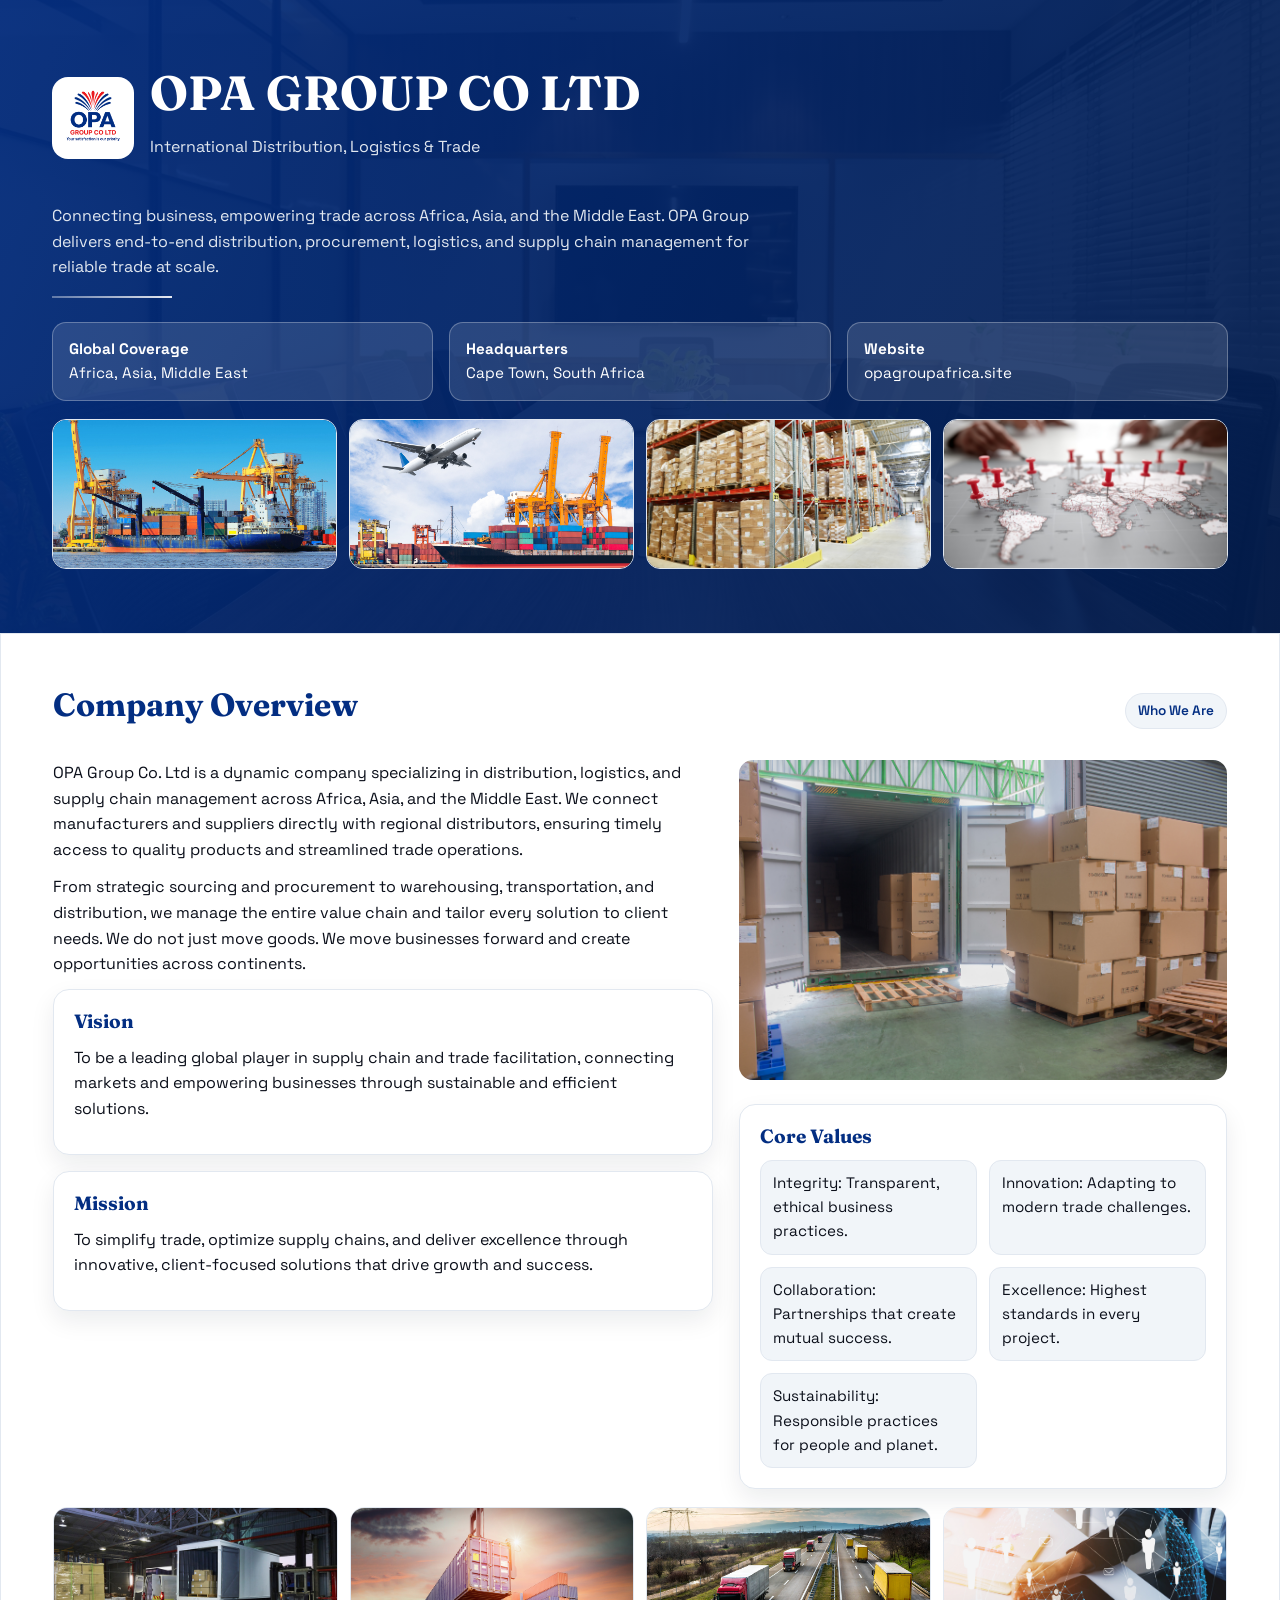
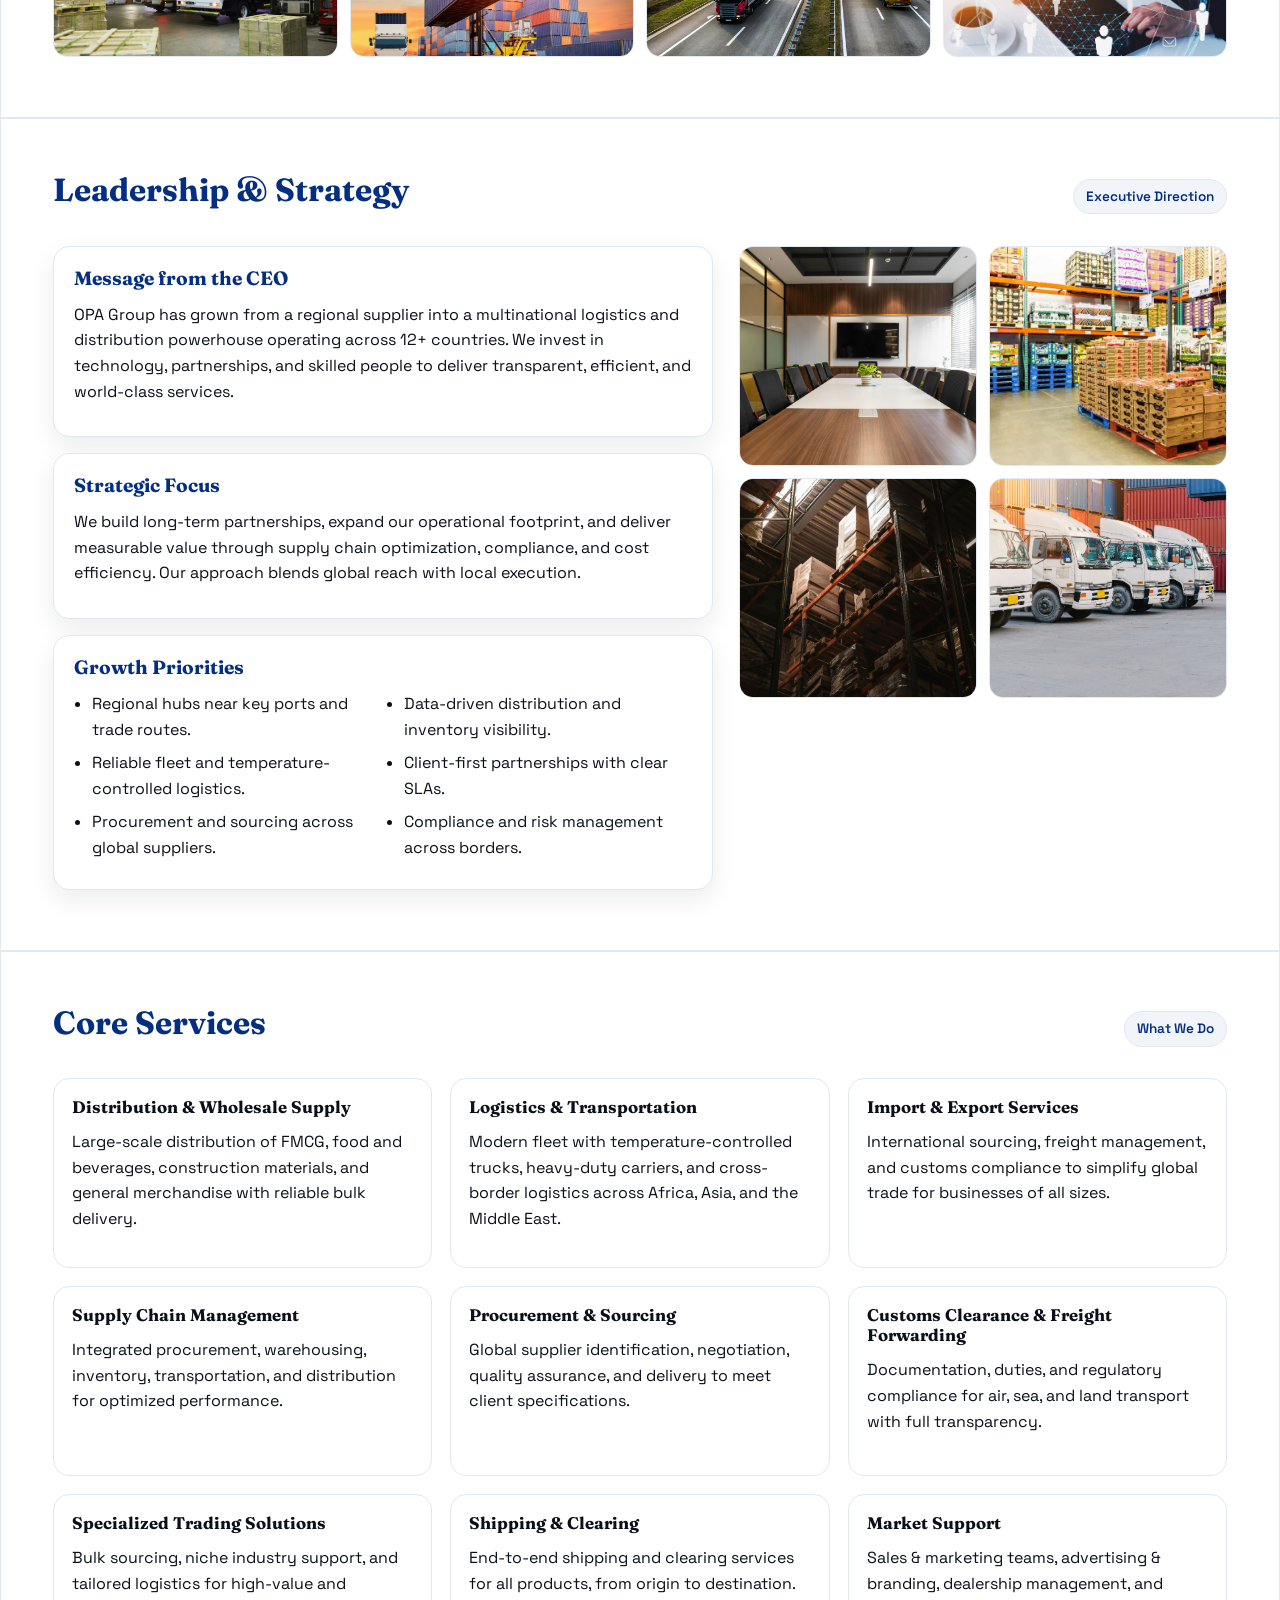
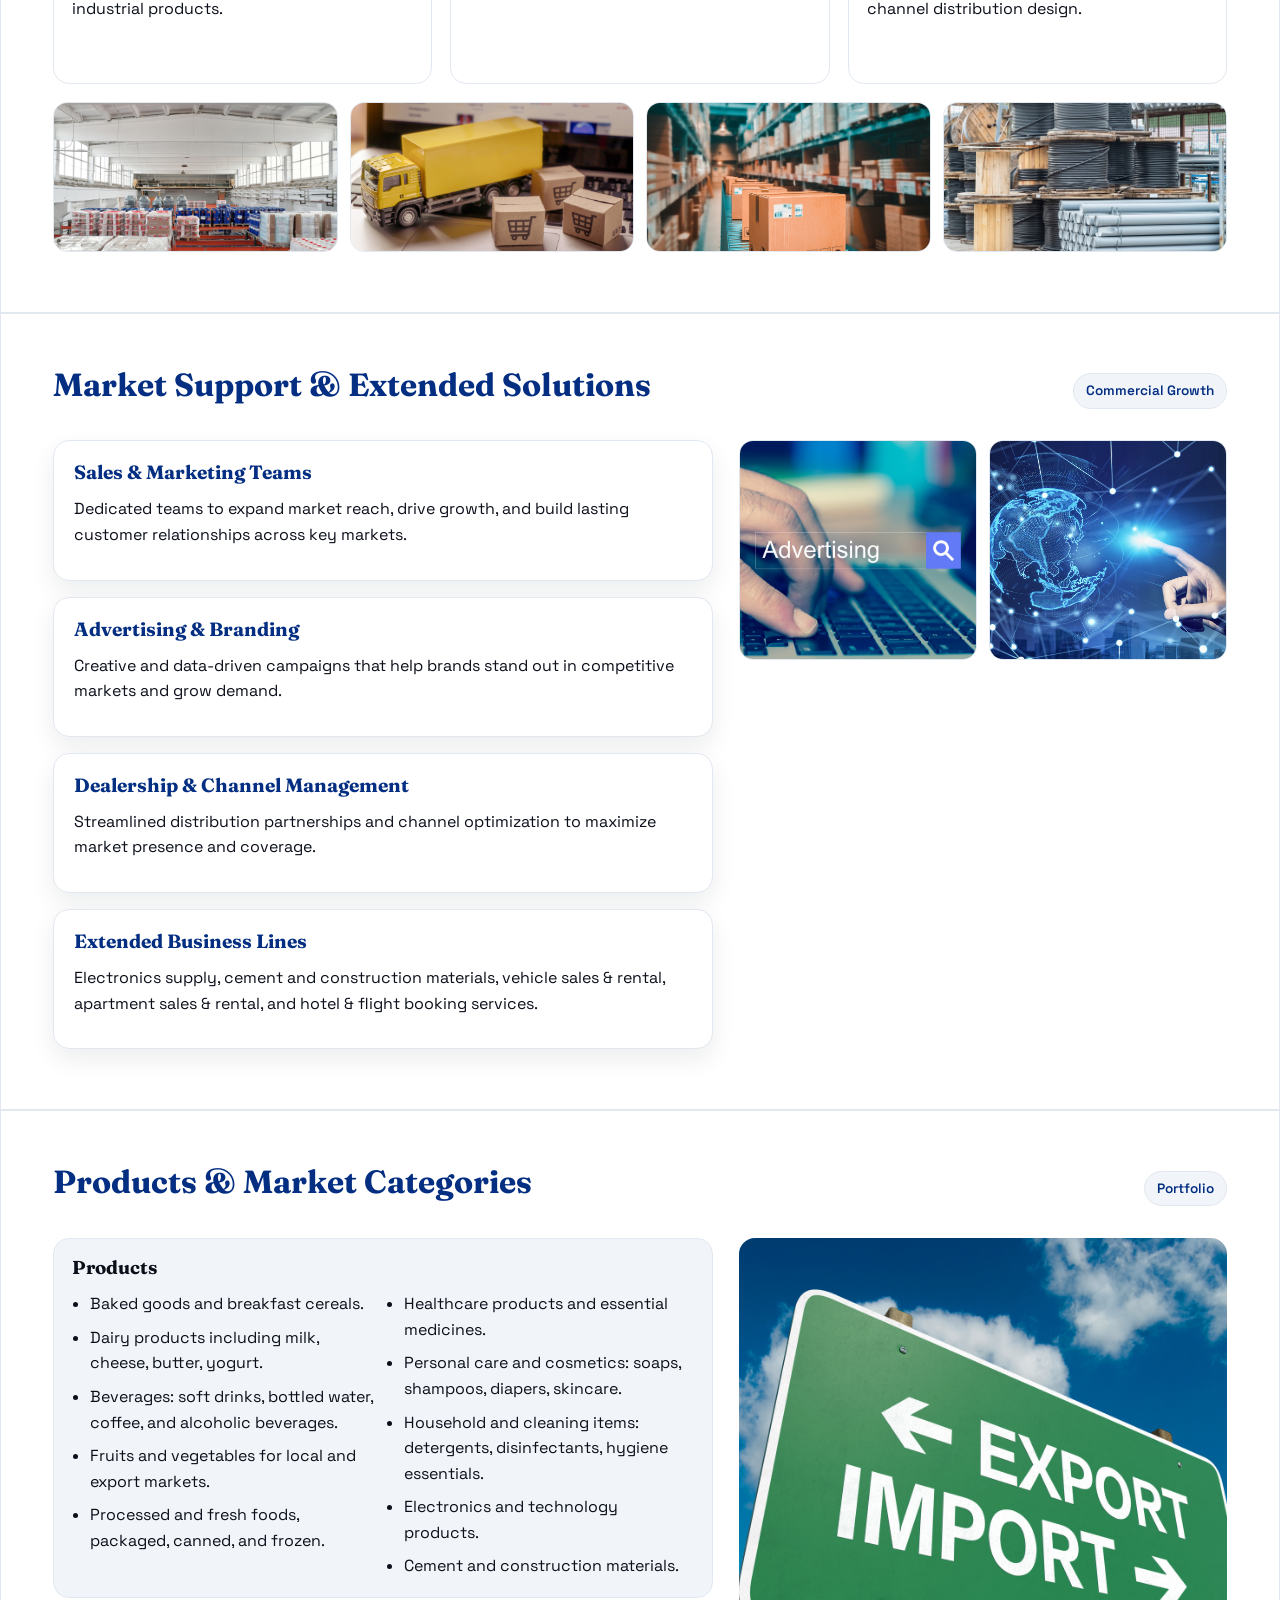
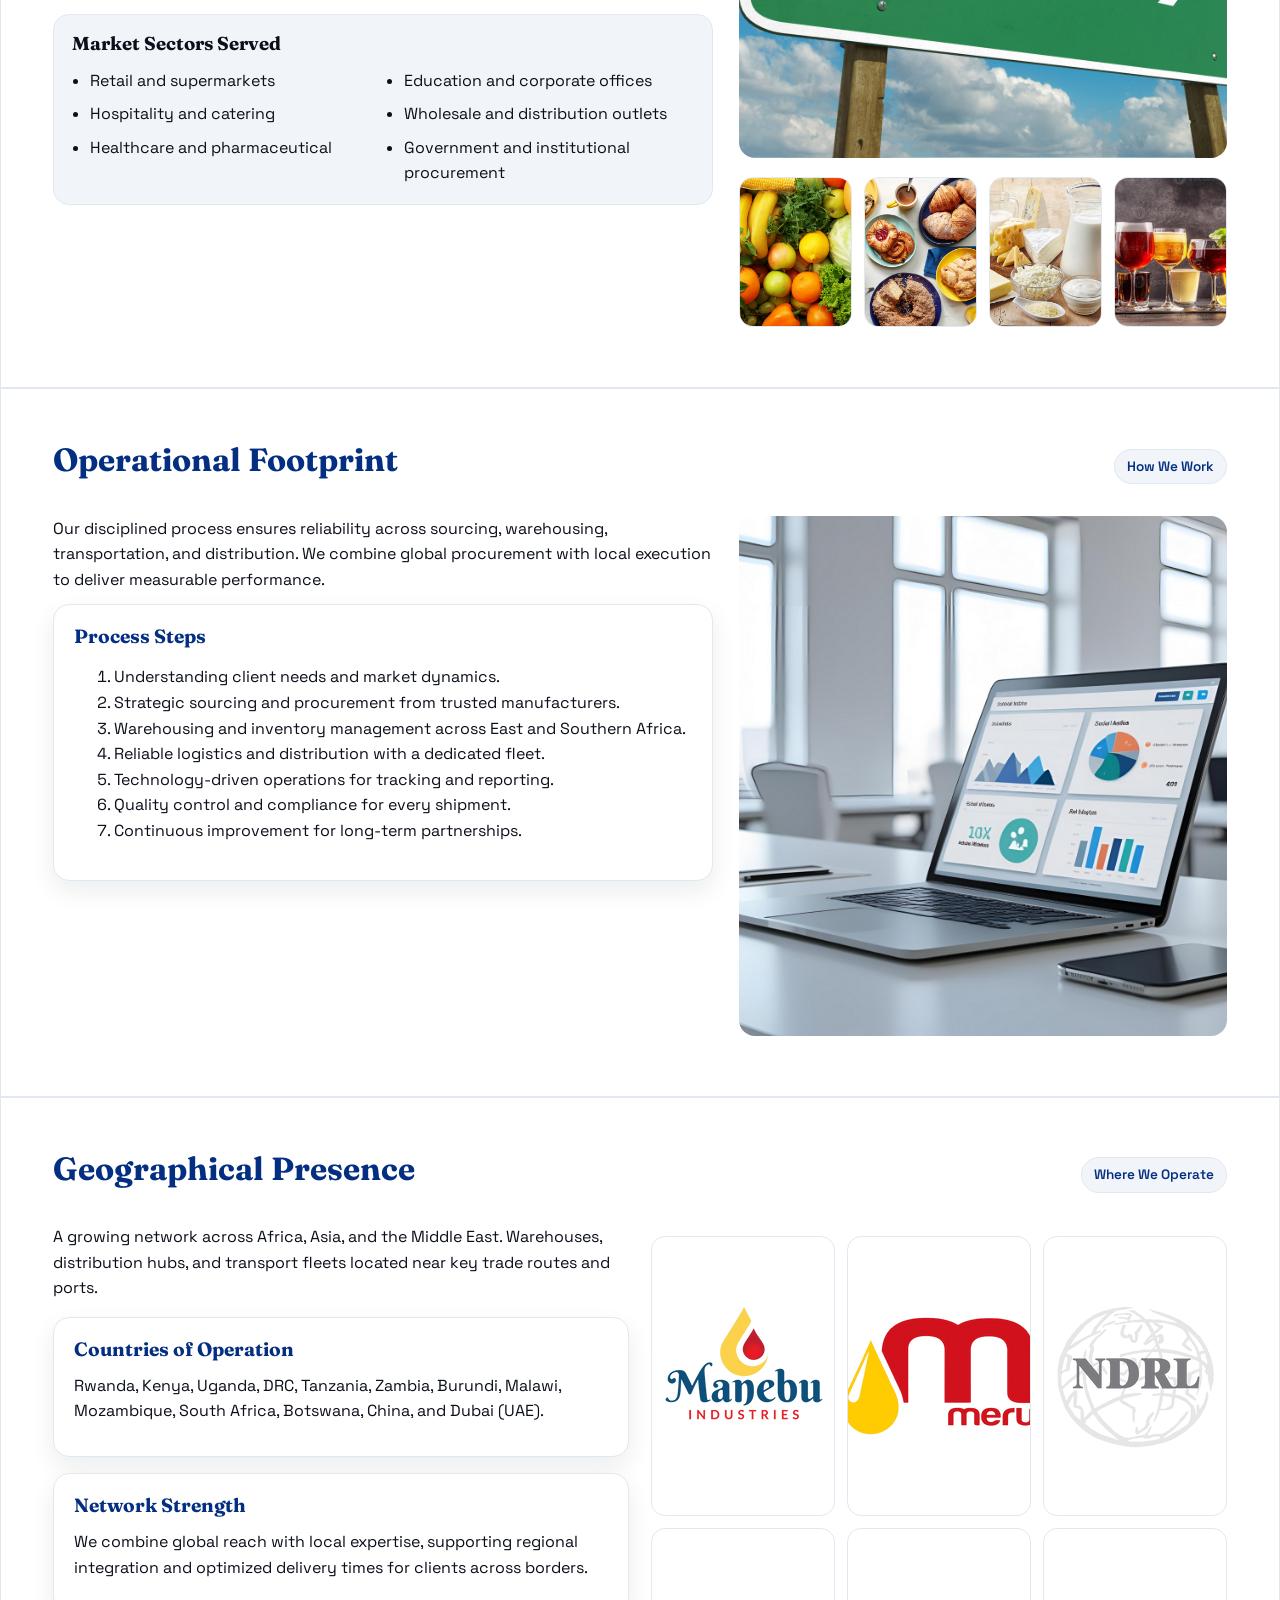
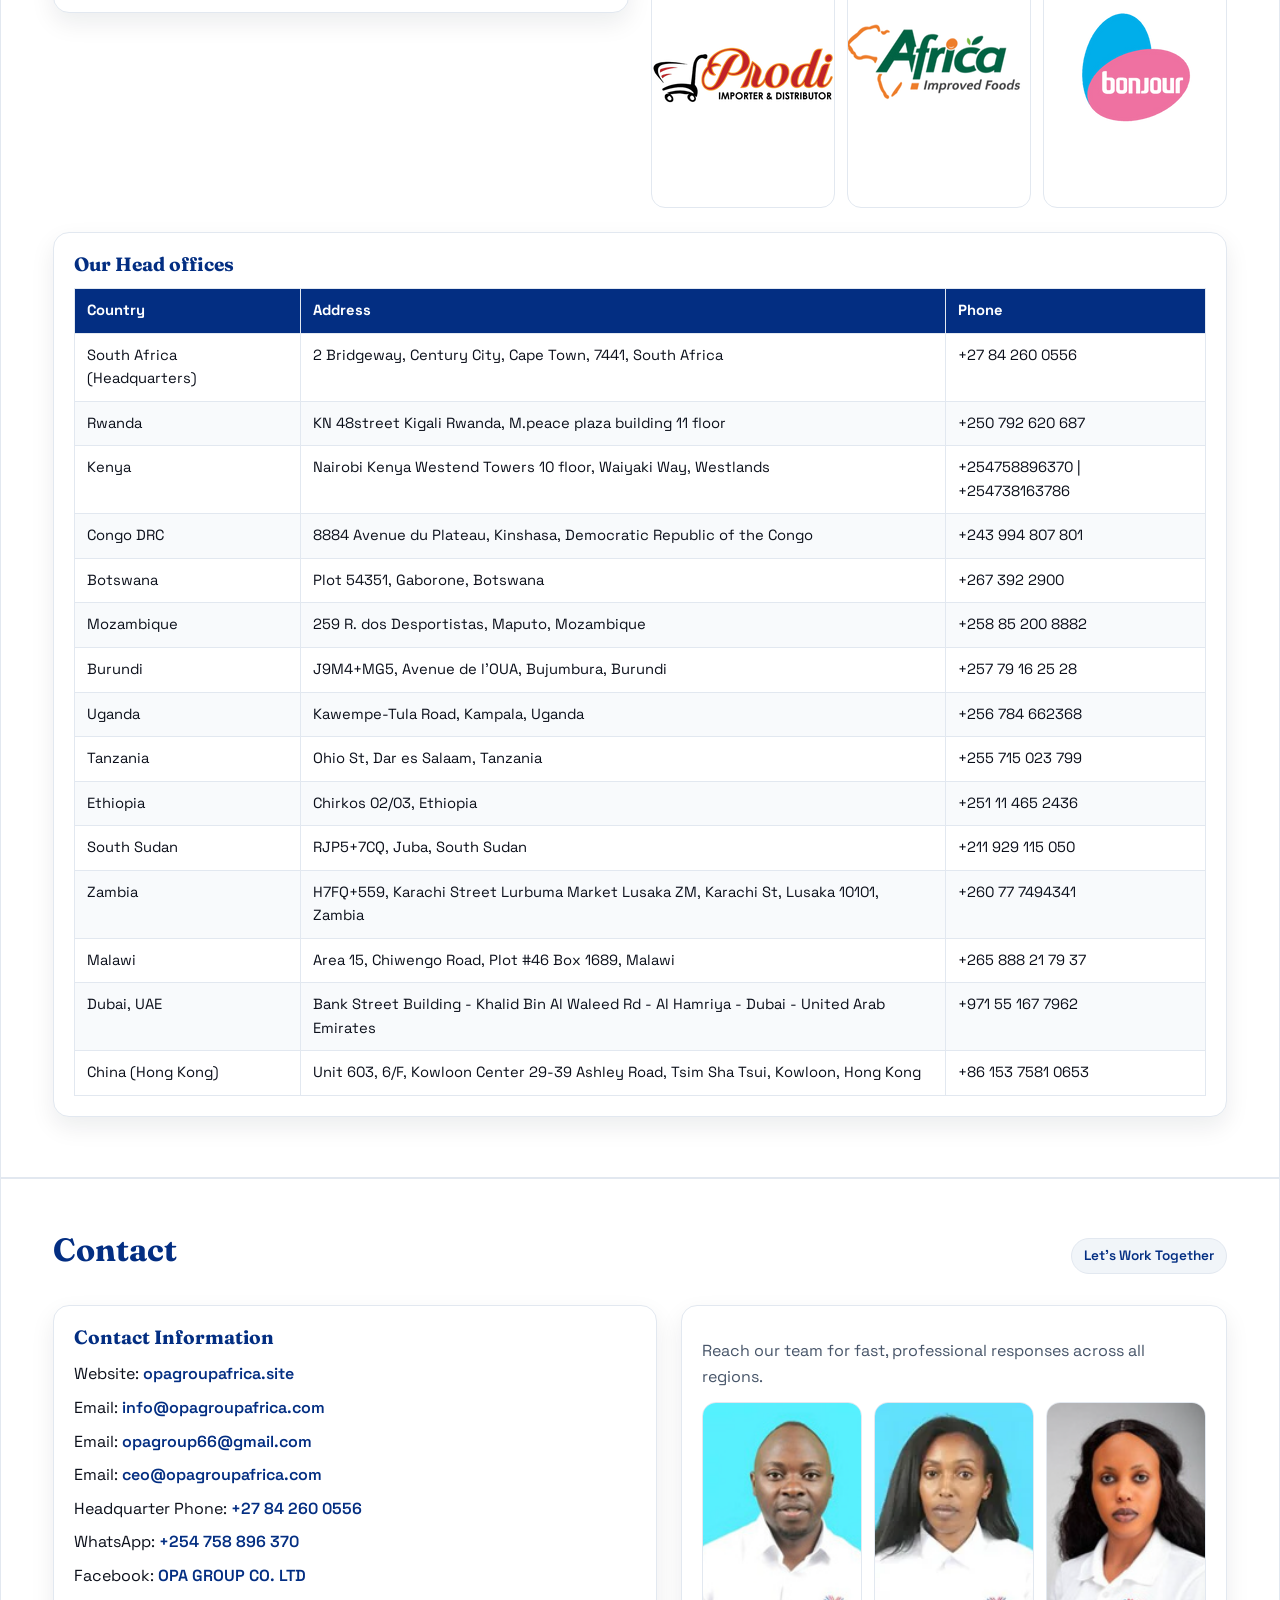
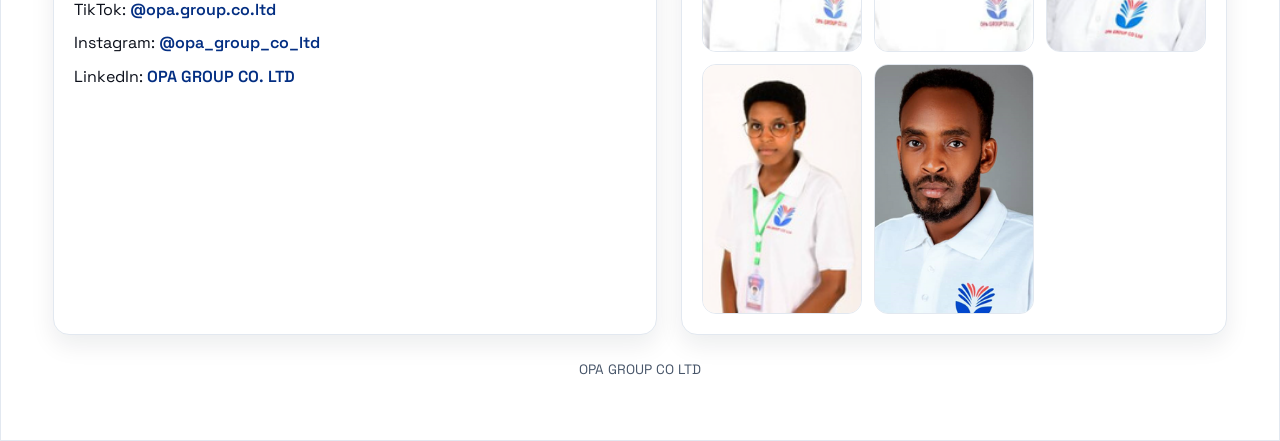
==== presentation.html @ b78f32ae "fix" ====
﻿<!doctype html>
<html lang="en">
<head>
  <meta charset="utf-8" />
  <meta name="viewport" content="width=device-width, initial-scale=1" />
  <title>OPA GROUP CO LTD | Company Presentation</title>
  <link rel="preconnect" href="https://fonts.googleapis.com" />
  <link rel="preconnect" href="https://fonts.gstatic.com" crossorigin />
  <link href="https://fonts.googleapis.com/css2?family=Fraunces:wght@400;600;700&family=Space+Grotesk:wght@400;500;600;700&display=swap" rel="stylesheet" />
  <style>
    :root {
      --brand: #032e82;
      --brand-dark: #021b4a;
      --gold: #d8b65b;
      --ink: #0b0f1a;
      --muted: #475569;
      --bg: #f8fafc;
      --panel: #ffffff;
      --card: #ffffff;
      --line: #e2e8f0;
      --soft: #f1f5f9;
    }

    * { box-sizing: border-box; }

    body {
      margin: 0;
      color: var(--ink);
      background: var(--bg);
      font-family: "Space Grotesk", system-ui, sans-serif;
      line-height: 1.6;
    }

    h1, h2, h3 {
      font-family: "Fraunces", serif;
      margin: 0 0 12px 0;
      line-height: 1.2;
    }

    p { margin: 0 0 12px 0; }

    .page {
      padding: 52px 52px 60px;
      background: var(--panel);
      border: 1px solid var(--line);
      break-after: page;
      break-inside: avoid;
      page-break-after: always;
    }

    .page:last-child { page-break-after: auto; break-after: auto; }

    .page .section-header { break-after: avoid; }
    .page .card,
    .page .service-item,
    .page .accent-panel,
    .page .image-strip,
    .page .mosaic,
    .page .presence,
    .page table { break-inside: avoid; page-break-inside: avoid; }

    .cover {
      color: #fff;
      padding: 64px 52px 64px;
      background:
        linear-gradient(120deg, rgba(3,46,130,0.94), rgba(2,27,74,0.94)),
        url("assets/hero.webp") center/cover no-repeat;
      border: none;
    }

    .brand {
      display: flex;
      align-items: center;
      gap: 16px;
      margin-bottom: 32px;
    }

    .brand img {
      width: 82px;
      height: 82px;
      border-radius: 16px;
      object-fit: cover;
      background: #fff;
      padding: 8px;
    }

    .tag {
      display: inline-block;
      padding: 6px 12px;
      border-radius: 999px;
      background: rgba(255,255,255,0.2);
      color: #ffffff;
      font-size: 0.9rem;
      letter-spacing: 0.2px;
      margin-bottom: 16px;
    }

    .cover h1 { font-size: 3rem; }
    .cover p { max-width: 720px; color: #e2e8f0; }

    .cover .meta {
      margin-top: 24px;
      display: grid;
      grid-template-columns: repeat(3, minmax(0, 1fr));
      gap: 16px;
    }

    .meta-card {
      background: rgba(255,255,255,0.12);
      border: 1px solid rgba(255,255,255,0.28);
      padding: 14px 16px;
      border-radius: 14px;
      font-size: 0.95rem;
    }

    .section-header {
      display: flex;
      align-items: center;
      justify-content: space-between;
      margin-bottom: 24px;
    }

    .section-header h2 {
      color: var(--brand);
      font-size: 2rem;
    }

    .badge {
      padding: 6px 12px;
      border-radius: 999px;
      background: var(--soft);
      color: var(--brand);
      font-weight: 600;
      font-size: 0.85rem;
      border: 1px solid var(--line);
    }

    .grid-2 {
      display: grid;
      grid-template-columns: 1.15fr 0.85fr;
      gap: 26px;
      align-items: start;
    }

    .grid-3 {
      display: grid;
      grid-template-columns: repeat(3, minmax(0, 1fr));
      gap: 18px;
    }

    .card {
      background: var(--card);
      border: 1px solid var(--line);
      border-radius: 16px;
      padding: 20px;
      box-shadow: 0 10px 24px rgba(15, 23, 42, 0.08);
    }

    .card h3 { color: var(--brand); font-size: 1.2rem; }

    .values {
      display: grid;
      grid-template-columns: repeat(2, minmax(0, 1fr));
      gap: 12px;
      margin-top: 12px;
    }

    .value-chip {
      padding: 10px 12px;
      border-radius: 12px;
      background: var(--soft);
      border: 1px solid var(--line);
      font-size: 0.95rem;
    }

    .image-card img {
      width: 100%;
      border-radius: 14px;
      height: 320px;
      object-fit: cover;
    }

    .service-item {
      border-radius: 16px;
      padding: 18px;
      border: 1px solid var(--line);
      background: #fff;
      min-height: 190px;
    }

    .service-item h3 { font-size: 1.05rem; }

    .accent-panel {
      background: var(--soft);
      border-radius: 16px;
      padding: 18px;
      border: 1px solid var(--line);
    }

    .two-col-list {
      columns: 2;
      column-gap: 24px;
      margin: 0;
      padding-left: 18px;
    }

    .two-col-list li { break-inside: avoid; margin-bottom: 8px; }

    .image-strip {
      display: grid;
      grid-template-columns: repeat(4, minmax(0, 1fr));
      gap: 12px;
      margin-top: 18px;
    }

    .image-strip img {
      width: 100%;
      height: 150px;
      object-fit: cover;
      border-radius: 14px;
      border: 1px solid var(--line);
    }

    .mosaic {
      display: grid;
      grid-template-columns: 1fr 1fr;
      gap: 12px;
    }

    .mosaic img {
      width: 100%;
      height: 220px;
      object-fit: cover;
      border-radius: 14px;
      border: 1px solid var(--line);
    }

    .presence {
      display: grid;
      grid-template-columns: 1fr 1fr;
      gap: 22px;
    }

    .presence img {
      width: 100%;
      border-radius: 14px;
      height: 280px;
      object-fit: cover;
    }

    .office-table {
      width: 100%;
      border-collapse: collapse;
      font-size: 0.92rem;
    }

    .office-table th,
    .office-table td {
      border: 1px solid var(--line);
      padding: 10px 12px;
      text-align: left;
      vertical-align: top;
    }

    .office-table th {
      background: var(--brand);
      color: #fff;
    }

    .office-table tr:nth-child(even) td { background: #f8fafc; }

    .contact-grid {
      display: grid;
      grid-template-columns: 1.05fr 0.95fr;
      gap: 24px;
    }

    .contact-links a {
      color: var(--brand);
      text-decoration: none;
      font-weight: 600;
    }

    .contact-links p { margin-bottom: 8px; }

    .footer {
      text-align: center;
      color: var(--muted);
      font-size: 0.85rem;
      margin-top: 24px;
    }

    .luxury-divider {
      height: 2px;
      width: 120px;
      background: linear-gradient(90deg, rgba(255,255,255,0.35), rgba(255,255,255,0.9));
      margin: 16px 0 22px;
    }

    @page { size: A4; margin: 12mm; }

    @media print {
      body { background: #fff; }
      .page { background: #fff; color: #0b0f1a; box-shadow: none; border: none; }
      .card, .accent-panel, .service-item { background: #fff; color: #0b0f1a; box-shadow: none; }
      a { color: var(--brand); text-decoration: none; }
    }
  </style>
</head>
<body>
  <section class="page cover">
    <div class="brand">
      <img src="assets/logo.jpeg" alt="OPA Group logo" />
      <div>
        <h1>OPA GROUP CO LTD</h1>
        <p>International Distribution, Logistics & Trade</p>
      </div>
    </div>
    <p>Connecting business, empowering trade across Africa, Asia, and the Middle East. OPA Group delivers end-to-end distribution, procurement, logistics, and supply chain management for reliable trade at scale.</p>
    <div class="luxury-divider"></div>
    <div class="meta">
      <div class="meta-card"><strong>Global Coverage</strong><br />Africa, Asia, Middle East</div>
      <div class="meta-card"><strong>Headquarters</strong><br />Cape Town, South Africa</div>
      <div class="meta-card"><strong>Website</strong><br />opagroupafrica.site</div>
    </div>
    <div class="image-strip">
      <img src="assets/page1_img3.jpg" alt="Operations" />
      <img src="assets/page3_img3.jpg" alt="Trade" />
      <img src="assets/page3_img2.jpg" alt="Warehousing" />
      <img src="assets/page4_img2.jpg" alt="Global logistics" />
    </div>
  </section>

  <section class="page">
    <div class="section-header">
      <h2>Company Overview</h2>
      <span class="badge">Who We Are</span>
    </div>
    <div class="grid-2">
      <div>
        <p>OPA Group Co. Ltd is a dynamic company specializing in distribution, logistics, and supply chain management across Africa, Asia, and the Middle East. We connect manufacturers and suppliers directly with regional distributors, ensuring timely access to quality products and streamlined trade operations.</p>
        <p>From strategic sourcing and procurement to warehousing, transportation, and distribution, we manage the entire value chain and tailor every solution to client needs. We do not just move goods. We move businesses forward and create opportunities across continents.</p>
        <div class="card">
          <h3>Vision</h3>
          <p>To be a leading global player in supply chain and trade facilitation, connecting markets and empowering businesses through sustainable and efficient solutions.</p>
        </div>
        <div class="card" style="margin-top: 16px;">
          <h3>Mission</h3>
          <p>To simplify trade, optimize supply chains, and deliver excellence through innovative, client-focused solutions that drive growth and success.</p>
        </div>
      </div>
      <div class="image-card">
        <img src="assets/page6_img2.jpg" alt="Distribution network" />
        <div class="card" style="margin-top: 16px;">
          <h3>Core Values</h3>
          <div class="values">
            <div class="value-chip">Integrity: Transparent, ethical business practices.</div>
            <div class="value-chip">Innovation: Adapting to modern trade challenges.</div>
            <div class="value-chip">Collaboration: Partnerships that create mutual success.</div>
            <div class="value-chip">Excellence: Highest standards in every project.</div>
            <div class="value-chip">Sustainability: Responsible practices for people and planet.</div>
          </div>
        </div>
      </div>
    </div>
    <div class="image-strip">
      <img src="assets/page1_img4.jpg" alt="Warehouse" />
      <img src="assets/page1_img5.jpg" alt="Cargo" />
      <img src="assets/page1_img6.jpg" alt="Retail supply" />
      <img src="assets/page2_img2.jpg" alt="Logistics" />
    </div>
  </section>

  <section class="page">
    <div class="section-header">
      <h2>Leadership & Strategy</h2>
      <span class="badge">Executive Direction</span>
    </div>
    <div class="grid-2">
      <div>
        <div class="card">
          <h3>Message from the CEO</h3>
          <p>OPA Group has grown from a regional supplier into a multinational logistics and distribution powerhouse operating across 12+ countries. We invest in technology, partnerships, and skilled people to deliver transparent, efficient, and world-class services.</p>
        </div>
        <div class="card" style="margin-top: 16px;">
          <h3>Strategic Focus</h3>
          <p>We build long-term partnerships, expand our operational footprint, and deliver measurable value through supply chain optimization, compliance, and cost efficiency. Our approach blends global reach with local execution.</p>
        </div>
        <div class="card" style="margin-top: 16px;">
          <h3>Growth Priorities</h3>
          <ul class="two-col-list">
            <li>Regional hubs near key ports and trade routes.</li>
            <li>Reliable fleet and temperature-controlled logistics.</li>
            <li>Procurement and sourcing across global suppliers.</li>
            <li>Data-driven distribution and inventory visibility.</li>
            <li>Client-first partnerships with clear SLAs.</li>
            <li>Compliance and risk management across borders.</li>
          </ul>
        </div>
      </div>
      <div class="mosaic">
        <img src="assets/page5_img2.jpg" alt="Leadership" />
        <img src="assets/page7_img2.png" alt="Strategy" />
        <img src="assets/page6_img3.jpg" alt="Operations" />
        <img src="assets/page8_img2.jpg" alt="Global markets" />
      </div>
    </div>
  </section>

  <section class="page">
    <div class="section-header">
      <h2>Core Services</h2>
      <span class="badge">What We Do</span>
    </div>
    <div class="grid-3">
      <div class="service-item">
        <h3>Distribution & Wholesale Supply</h3>
        <p>Large-scale distribution of FMCG, food and beverages, construction materials, and general merchandise with reliable bulk delivery.</p>
      </div>
      <div class="service-item">
        <h3>Logistics & Transportation</h3>
        <p>Modern fleet with temperature-controlled trucks, heavy-duty carriers, and cross-border logistics across Africa, Asia, and the Middle East.</p>
      </div>
      <div class="service-item">
        <h3>Import & Export Services</h3>
        <p>International sourcing, freight management, and customs compliance to simplify global trade for businesses of all sizes.</p>
      </div>
      <div class="service-item">
        <h3>Supply Chain Management</h3>
        <p>Integrated procurement, warehousing, inventory, transportation, and distribution for optimized performance.</p>
      </div>
      <div class="service-item">
        <h3>Procurement & Sourcing</h3>
        <p>Global supplier identification, negotiation, quality assurance, and delivery to meet client specifications.</p>
      </div>
      <div class="service-item">
        <h3>Customs Clearance & Freight Forwarding</h3>
        <p>Documentation, duties, and regulatory compliance for air, sea, and land transport with full transparency.</p>
      </div>
      <div class="service-item">
        <h3>Specialized Trading Solutions</h3>
        <p>Bulk sourcing, niche industry support, and tailored logistics for high-value and industrial products.</p>
      </div>
      <div class="service-item">
        <h3>Shipping & Clearing</h3>
        <p>End-to-end shipping and clearing services for all products, from origin to destination.</p>
      </div>
      <div class="service-item">
        <h3>Market Support</h3>
        <p>Sales & marketing teams, advertising & branding, dealership management, and channel distribution design.</p>
      </div>
    </div>
    <div class="image-strip">
      <img src="assets/page10_img1.jpg" alt="Distribution" />
      <img src="assets/page11_img1.jpg" alt="Fleet" />
      <img src="assets/page11_img2.jpg" alt="Shipping" />
      <img src="assets/page12_img2.jpg" alt="Operations" />
    </div>
  </section>

  <section class="page">
    <div class="section-header">
      <h2>Market Support & Extended Solutions</h2>
      <span class="badge">Commercial Growth</span>
    </div>
    <div class="grid-2">
      <div>
        <div class="card">
          <h3>Sales & Marketing Teams</h3>
          <p>Dedicated teams to expand market reach, drive growth, and build lasting customer relationships across key markets.</p>
        </div>
        <div class="card" style="margin-top: 16px;">
          <h3>Advertising & Branding</h3>
          <p>Creative and data-driven campaigns that help brands stand out in competitive markets and grow demand.</p>
        </div>
        <div class="card" style="margin-top: 16px;">
          <h3>Dealership & Channel Management</h3>
          <p>Streamlined distribution partnerships and channel optimization to maximize market presence and coverage.</p>
        </div>
        <div class="card" style="margin-top: 16px;">
          <h3>Extended Business Lines</h3>
          <p>Electronics supply, cement and construction materials, vehicle sales & rental, apartment sales & rental, and hotel & flight booking services.</p>
        </div>
      </div>
      <div class="mosaic">
        <img src="assets/page12_img4.jpg" alt="Branding" />
        <img src="assets/page13_img2.jpg" alt="Extended services" />
      </div>
    </div>
  </section>

  <section class="page">
    <div class="section-header">
      <h2>Products & Market Categories</h2>
      <span class="badge">Portfolio</span>
    </div>
    <div class="grid-2">
      <div>
        <div class="accent-panel">
          <h3>Products</h3>
          <ul class="two-col-list">
            <li>Baked goods and breakfast cereals.</li>
            <li>Dairy products including milk, cheese, butter, yogurt.</li>
            <li>Beverages: soft drinks, bottled water, coffee, and alcoholic beverages.</li>
            <li>Fruits and vegetables for local and export markets.</li>
            <li>Processed and fresh foods, packaged, canned, and frozen.</li>
            <li>Healthcare products and essential medicines.</li>
            <li>Personal care and cosmetics: soaps, shampoos, diapers, skincare.</li>
            <li>Household and cleaning items: detergents, disinfectants, hygiene essentials.</li>
            <li>Electronics and technology products.</li>
            <li>Cement and construction materials.</li>
          </ul>
        </div>
        <div class="accent-panel" style="margin-top: 16px;">
          <h3>Market Sectors Served</h3>
          <ul class="two-col-list">
            <li>Retail and supermarkets</li>
            <li>Hospitality and catering</li>
            <li>Healthcare and pharmaceutical</li>
            <li>Education and corporate offices</li>
            <li>Wholesale and distribution outlets</li>
            <li>Government and institutional procurement</li>
          </ul>
        </div>
      </div>
      <div>
        <img src="assets/page9_img1.jpg" alt="Products" style="width:100%; border-radius:16px; height:520px; object-fit: cover;" />
        <div class="image-strip" style="margin-top: 12px;">
          <img src="assets/page14_img5.png" alt="FMCG" />
          <img src="assets/page14_img2.png" alt="Electronics" />
          <img src="assets/page14_img3.png" alt="Construction" />
          <img src="assets/page14_img4.png" alt="Distribution" />
        </div>
      </div>
    </div>
  </section>

  <section class="page">
    <div class="section-header">
      <h2>Operational Footprint</h2>
      <span class="badge">How We Work</span>
    </div>
    <div class="grid-2">
      <div>
        <p>Our disciplined process ensures reliability across sourcing, warehousing, transportation, and distribution. We combine global procurement with local execution to deliver measurable performance.</p>
        <div class="card" style="margin-top: 12px;">
          <h3>Process Steps</h3>
          <ol>
            <li>Understanding client needs and market dynamics.</li>
            <li>Strategic sourcing and procurement from trusted manufacturers.</li>
            <li>Warehousing and inventory management across East and Southern Africa.</li>
            <li>Reliable logistics and distribution with a dedicated fleet.</li>
            <li>Technology-driven operations for tracking and reporting.</li>
            <li>Quality control and compliance for every shipment.</li>
            <li>Continuous improvement for long-term partnerships.</li>
          </ol>
        </div>
      </div>   
      <img src="assets/page15_img4.png" alt="Products" style="width:100%; border-radius:16px; height:520px; object-fit: cover;" />
    </div>
  </section>

  <section class="page">
    <div class="section-header">
      <h2>Geographical Presence</h2>
      <span class="badge">Where We Operate</span>
    </div>
    <div class="presence">
      <div>
        <p>A growing network across Africa, Asia, and the Middle East. Warehouses, distribution hubs, and transport fleets located near key trade routes and ports.</p>
        <div class="card" style="margin-top: 16px;">
          <h3>Countries of Operation</h3>
          <p>Rwanda, Kenya, Uganda, DRC, Tanzania, Zambia, Burundi, Malawi, Mozambique, South Africa, Botswana, China, and Dubai (UAE).</p>
        </div>
        <div class="card" style="margin-top: 16px;">
          <h3>Network Strength</h3>
          <p>We combine global reach with local expertise, supporting regional integration and optimized delivery times for clients across borders.</p>
        </div>
      </div>
      <div>
        <div class="image-strip" style="grid-template-columns: repeat(3, minmax(0, 1fr)); margin-top: 12px;">
          <img src="assets/page18_img6.png" alt="Distribution" style="object-fit: none;" />
          <img src="assets/page18_img7.png" alt="Operations" style="object-fit: none;" />
          <img src="assets/page18_img8.png" alt="Coverage" style="object-fit: none;" />
          <img src="assets/page18_img9.png" alt="Logistics" style="object-fit: none;" />
          <img src="assets/page18_img10.png" alt="Logistics" style="object-fit: none;" />
          <img src="assets/page18_img11.png" alt="Logistics" style="object-fit: none;" />
        </div>
      </div>
    </div>

    <div class="card" style="margin-top: 24px;">
      <h3>Our Head offices</h3>
      <table class="office-table">
        <thead>
          <tr>
            <th>Country</th>
            <th>Address</th>
            <th>Phone</th>
          </tr>
        </thead>
        <tbody>
          <tr>
            <td>South Africa (Headquarters)</td>
            <td>2 Bridgeway, Century City, Cape Town, 7441, South Africa</td>
            <td>+27 84 260 0556</td>
          </tr>
          <tr>
            <td>Rwanda</td>
            <td>KN 48street Kigali Rwanda, M.peace plaza building 11 floor</td>
            <td>+250 792 620 687</td>
          </tr>
          <tr>
            <td>Kenya</td>
            <td>Nairobi Kenya Westend Towers 10 floor, Waiyaki Way, Westlands</td>
            <td>+254758896370 | +254738163786</td>
          </tr>
          <tr>
            <td>Congo DRC</td>
            <td>8884 Avenue du Plateau, Kinshasa, Democratic Republic of the Congo</td>
            <td>+243 994 807 801</td>
          </tr>
          <tr>
            <td>Botswana</td>
            <td>Plot 54351, Gaborone, Botswana</td>
            <td>+267 392 2900</td>
          </tr>
          <tr>
            <td>Mozambique</td>
            <td>259 R. dos Desportistas, Maputo, Mozambique</td>
            <td>+258 85 200 8882</td>
          </tr>
          <tr>
            <td>Burundi</td>
            <td>J9M4+MG5, Avenue de l'OUA, Bujumbura, Burundi</td>
            <td>+257 79 16 25 28</td>
          </tr>
          <tr>
            <td>Uganda</td>
            <td>Kawempe-Tula Road, Kampala, Uganda</td>
            <td>+256 784 662368</td>
          </tr>
          <tr>
            <td>Tanzania</td>
            <td>Ohio St, Dar es Salaam, Tanzania</td>
            <td>+255 715 023 799</td>
          </tr>
          <tr>
            <td>Ethiopia</td>
            <td>Chirkos 02/03, Ethiopia</td>
            <td>+251 11 465 2436</td>
          </tr>
          <tr>
            <td>South Sudan</td>
            <td>RJP5+7CQ, Juba, South Sudan</td>
            <td>+211 929 115 050</td>
          </tr>
          <tr>
            <td>Zambia</td>
            <td>H7FQ+559, Karachi Street Lurbuma Market Lusaka ZM, Karachi St, Lusaka 10101, Zambia</td>
            <td>+260 77 7494341</td>
          </tr>
          <tr>
            <td>Malawi</td>
            <td>Area 15, Chiwengo Road, Plot #46 Box 1689, Malawi</td>
            <td>+265 888 21 79 37</td>
          </tr>
          <tr>
            <td>Dubai, UAE</td>
            <td>Bank Street Building - Khalid Bin Al Waleed Rd - Al Hamriya - Dubai - United Arab Emirates</td>
            <td>+971 55 167 7962</td>
          </tr>
          <tr>
            <td>China (Hong Kong)</td>
            <td>Unit 603, 6/F, Kowloon Center 29-39 Ashley Road, Tsim Sha Tsui, Kowloon, Hong Kong</td>
            <td>+86 153 7581 0653</td>
          </tr>
        </tbody>
      </table>
    </div>
  </section>

  <section class="page">
    <div class="section-header">
      <h2>Contact</h2>
      <span class="badge">Let’s Work Together</span>
    </div>
    <div class="contact-grid">
      <div class="card contact-links">
        <h3>Contact Information</h3>
        <p>Website: <a href="https://opagroupafrica.site/">opagroupafrica.site</a></p>
        <p>Email: <a href="mailto:info@opagroupafrica.com">info@opagroupafrica.com</a></p>
        <p>Email: <a href="mailto:opagroup66@gmail.com">opagroup66@gmail.com</a></p>
        <p>Email: <a href="mailto:ceo@opagroupafrica.com">ceo@opagroupafrica.com</a></p>
        <p>Headquarter Phone: <a href="tel:+27842600556">+27 84 260 0556</a></p>
        <p>WhatsApp: <a href="https://wa.me/254758896370">+254 758 896 370</a></p>
        <p>Facebook: <a href="https://www.facebook.com/opagroupcompamy">OPA GROUP CO. LTD</a></p>
        <p>TikTok: <a href="https://www.tiktok.com/@opa.group.co.ltd">@opa.group.co.ltd</a></p>
        <p>Instagram: <a href="https://www.instagram.com/opa_group_co_ltd/">@opa_group_co_ltd</a></p>
        <p>LinkedIn: <a href="https://www.linkedin.com/in/opa-group-co-ltd-251bb3396/">OPA GROUP CO. LTD</a></p>
      </div>
      <div class="card">
        <p style="margin-top: 12px; color: var(--muted);">Reach our team for fast, professional responses across all regions.</p>
        <div class="image-strip" style="grid-template-columns: repeat(3, minmax(0, 1fr)); margin-top: 12px;">
          <img src="assets/page16_img2.png" alt="Team" style="height: 250px;" />
          <img src="assets/team_alt2.webp" alt="Leadership" style="height: 250px;" />
          <img src="assets/page16_img4.png" alt="Support" style="height: 250px;" />
          <img src="assets/page16_img5.png" alt="Support" style="height: 250px;" />
          <img src="assets/page16_img6.png" alt="Support" style="height: 250px;" />
        </div>
      </div>
    </div>
    <div class="footer">OPA GROUP CO LTD</div>
  </section>
</body>
</html>
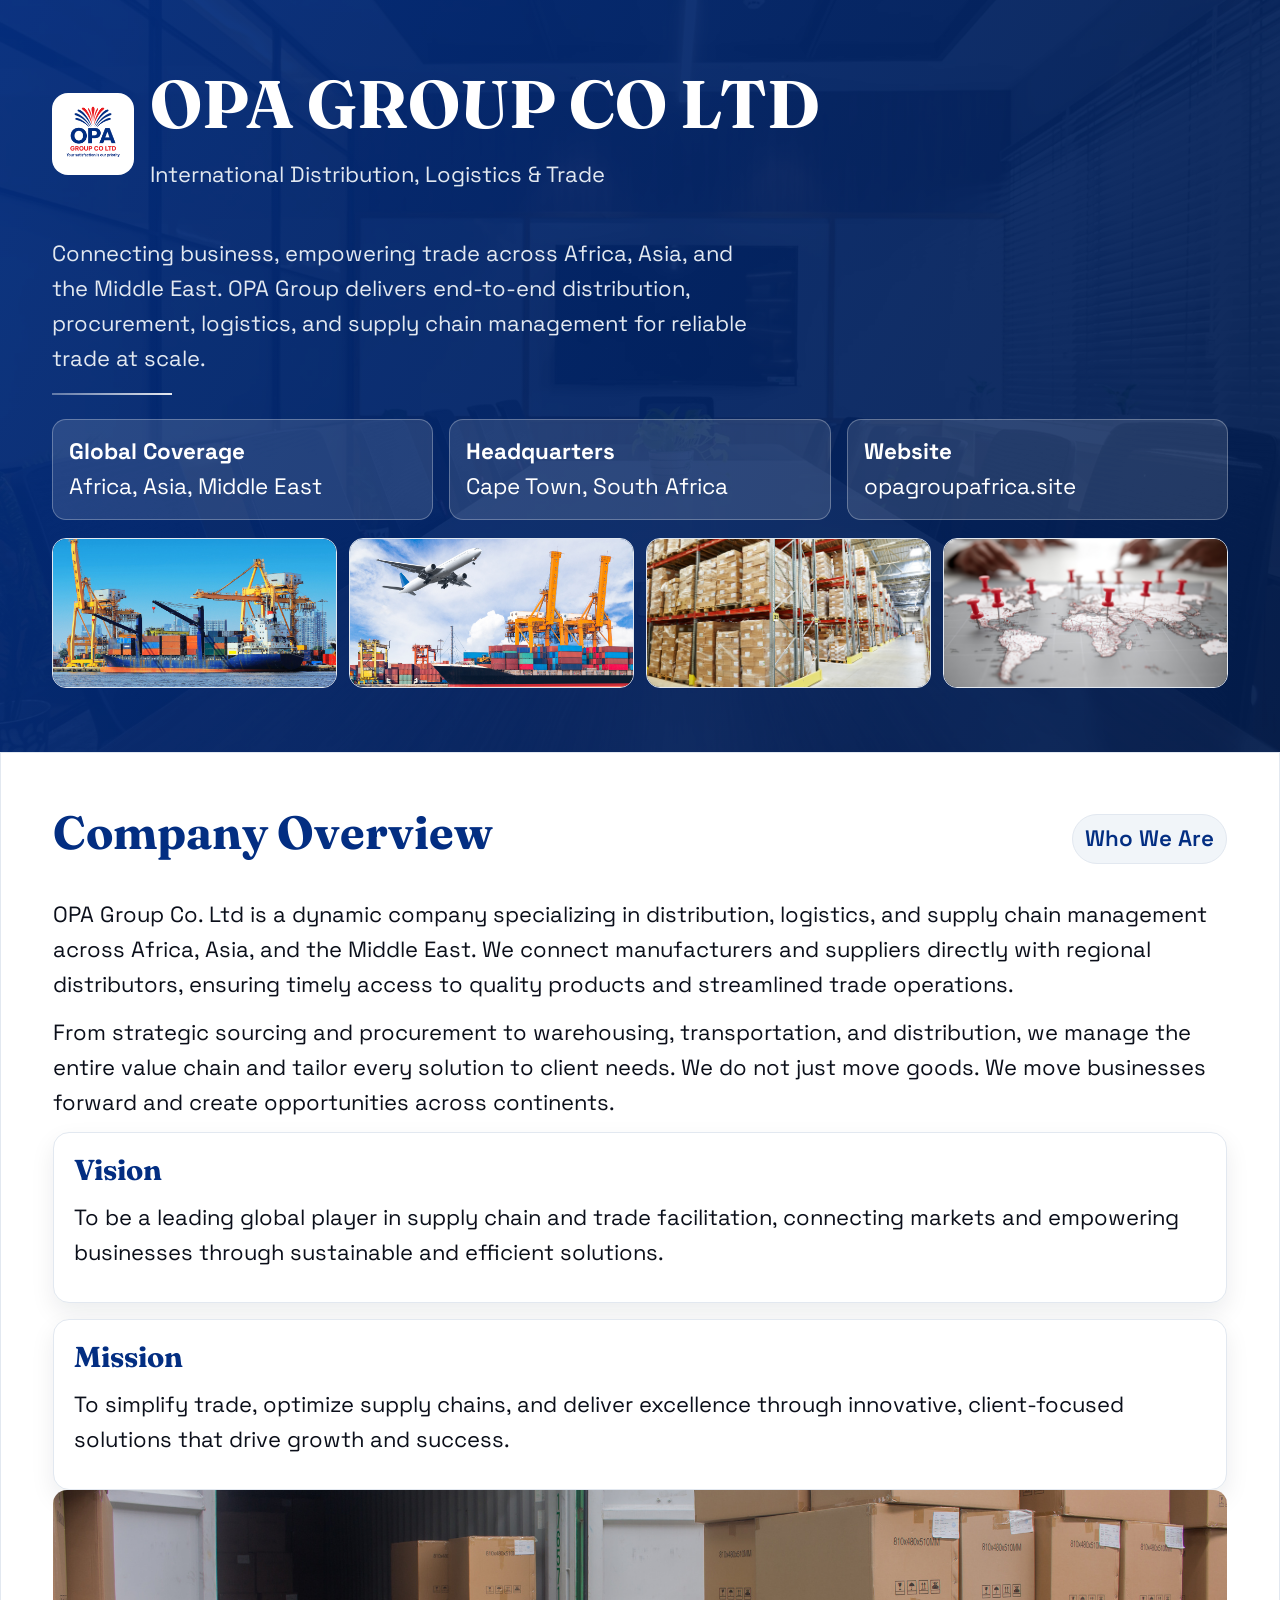
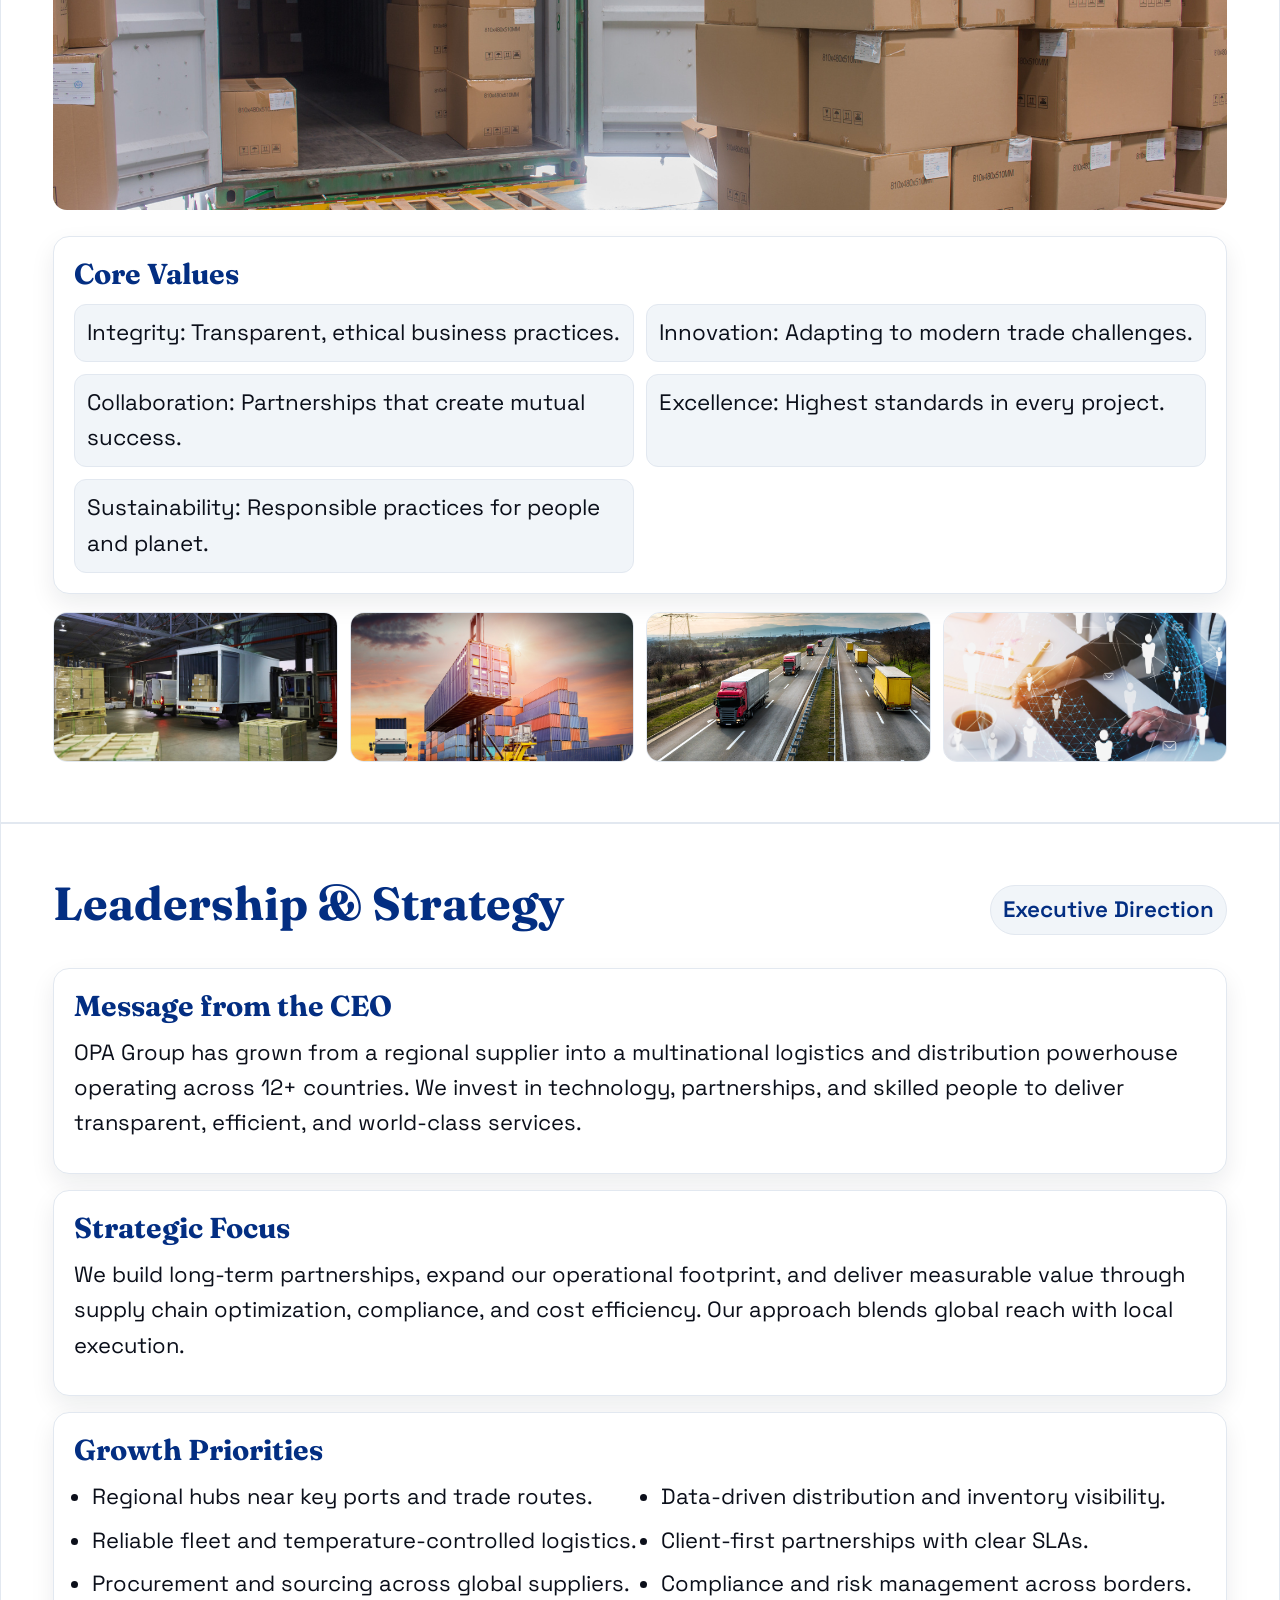
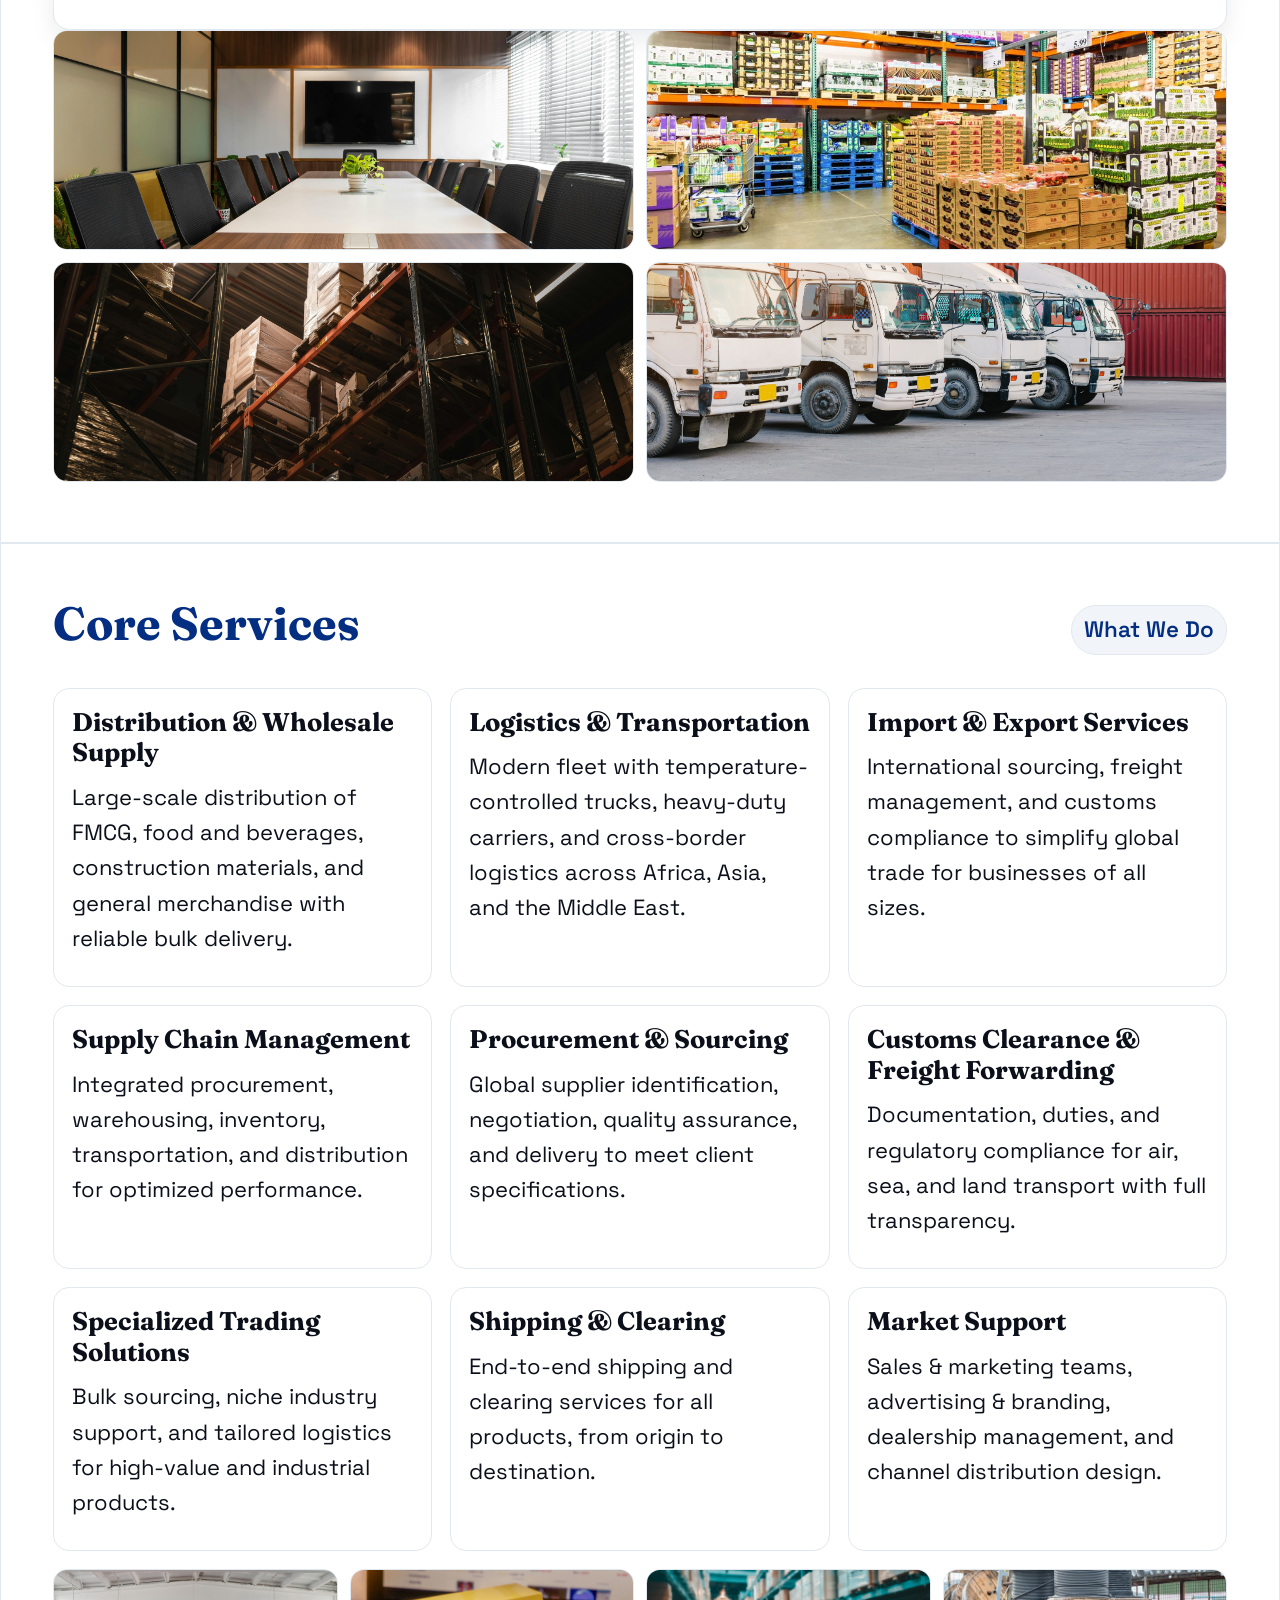
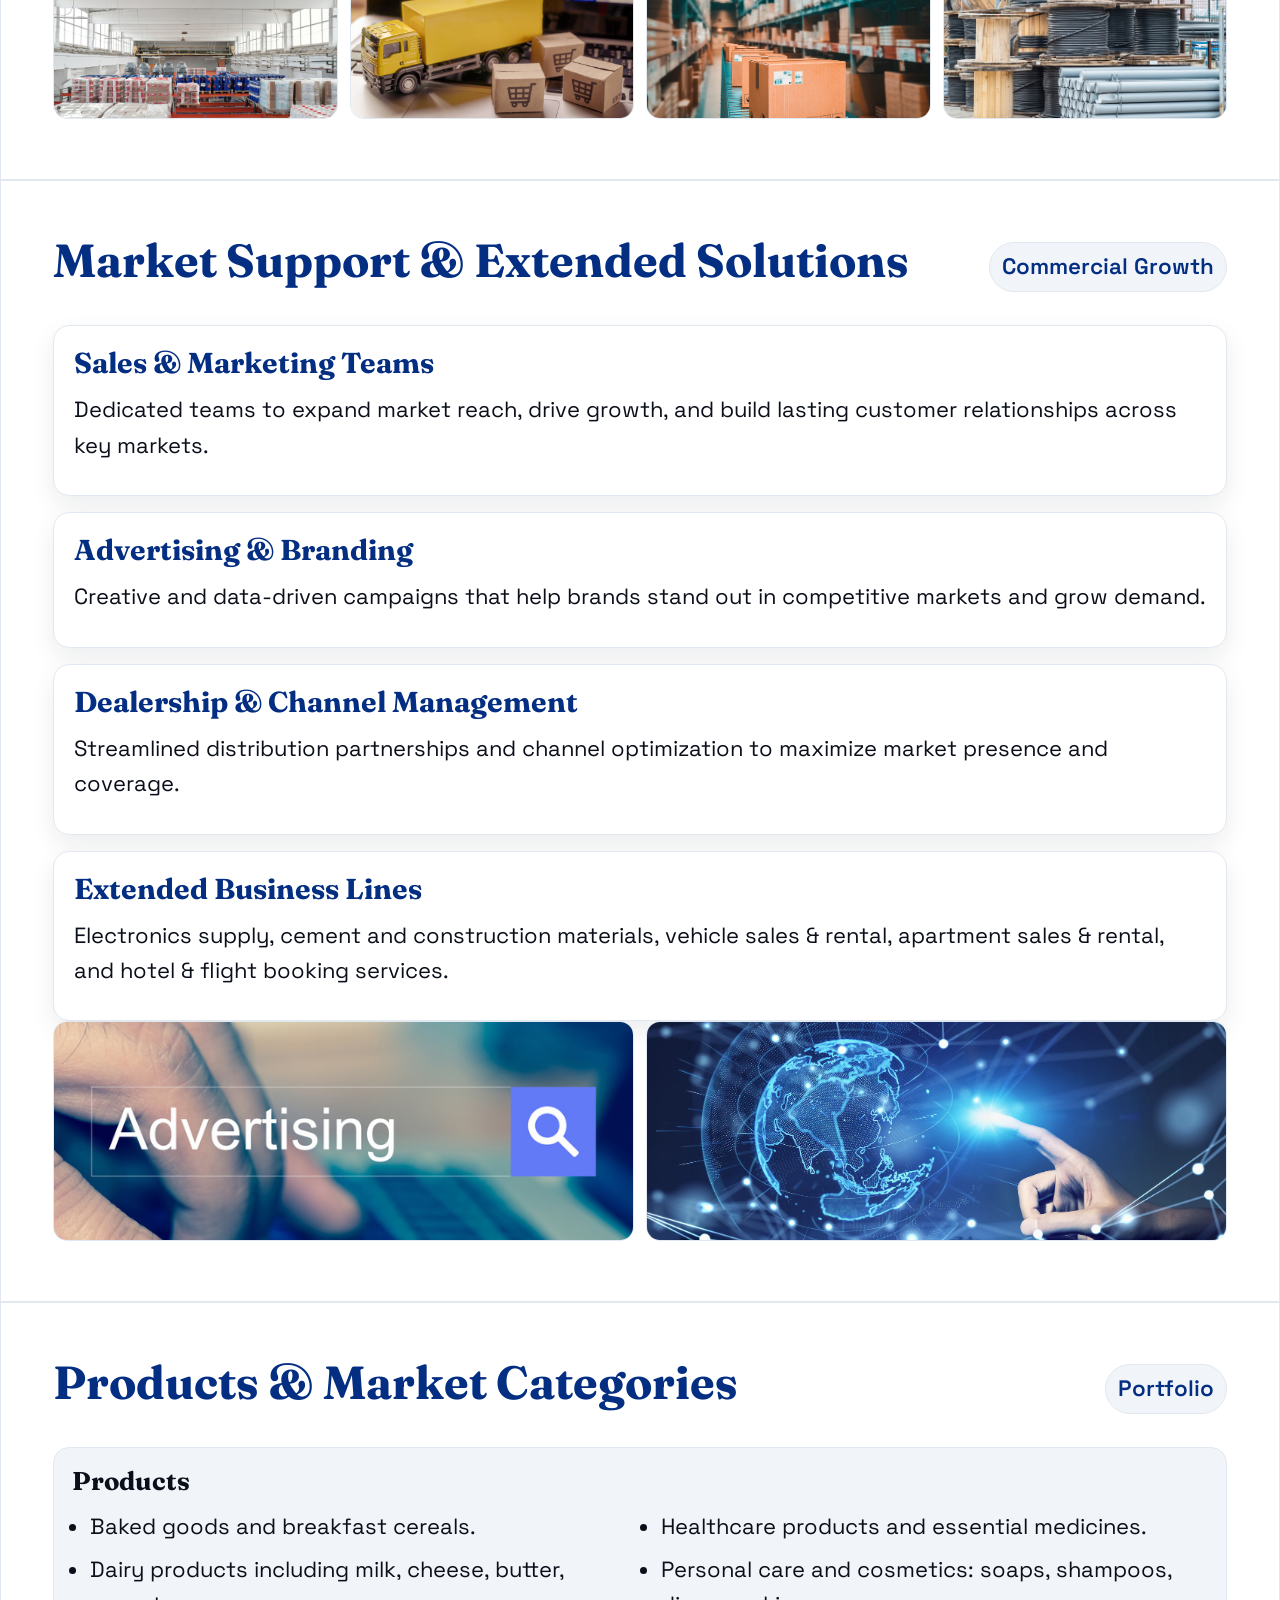
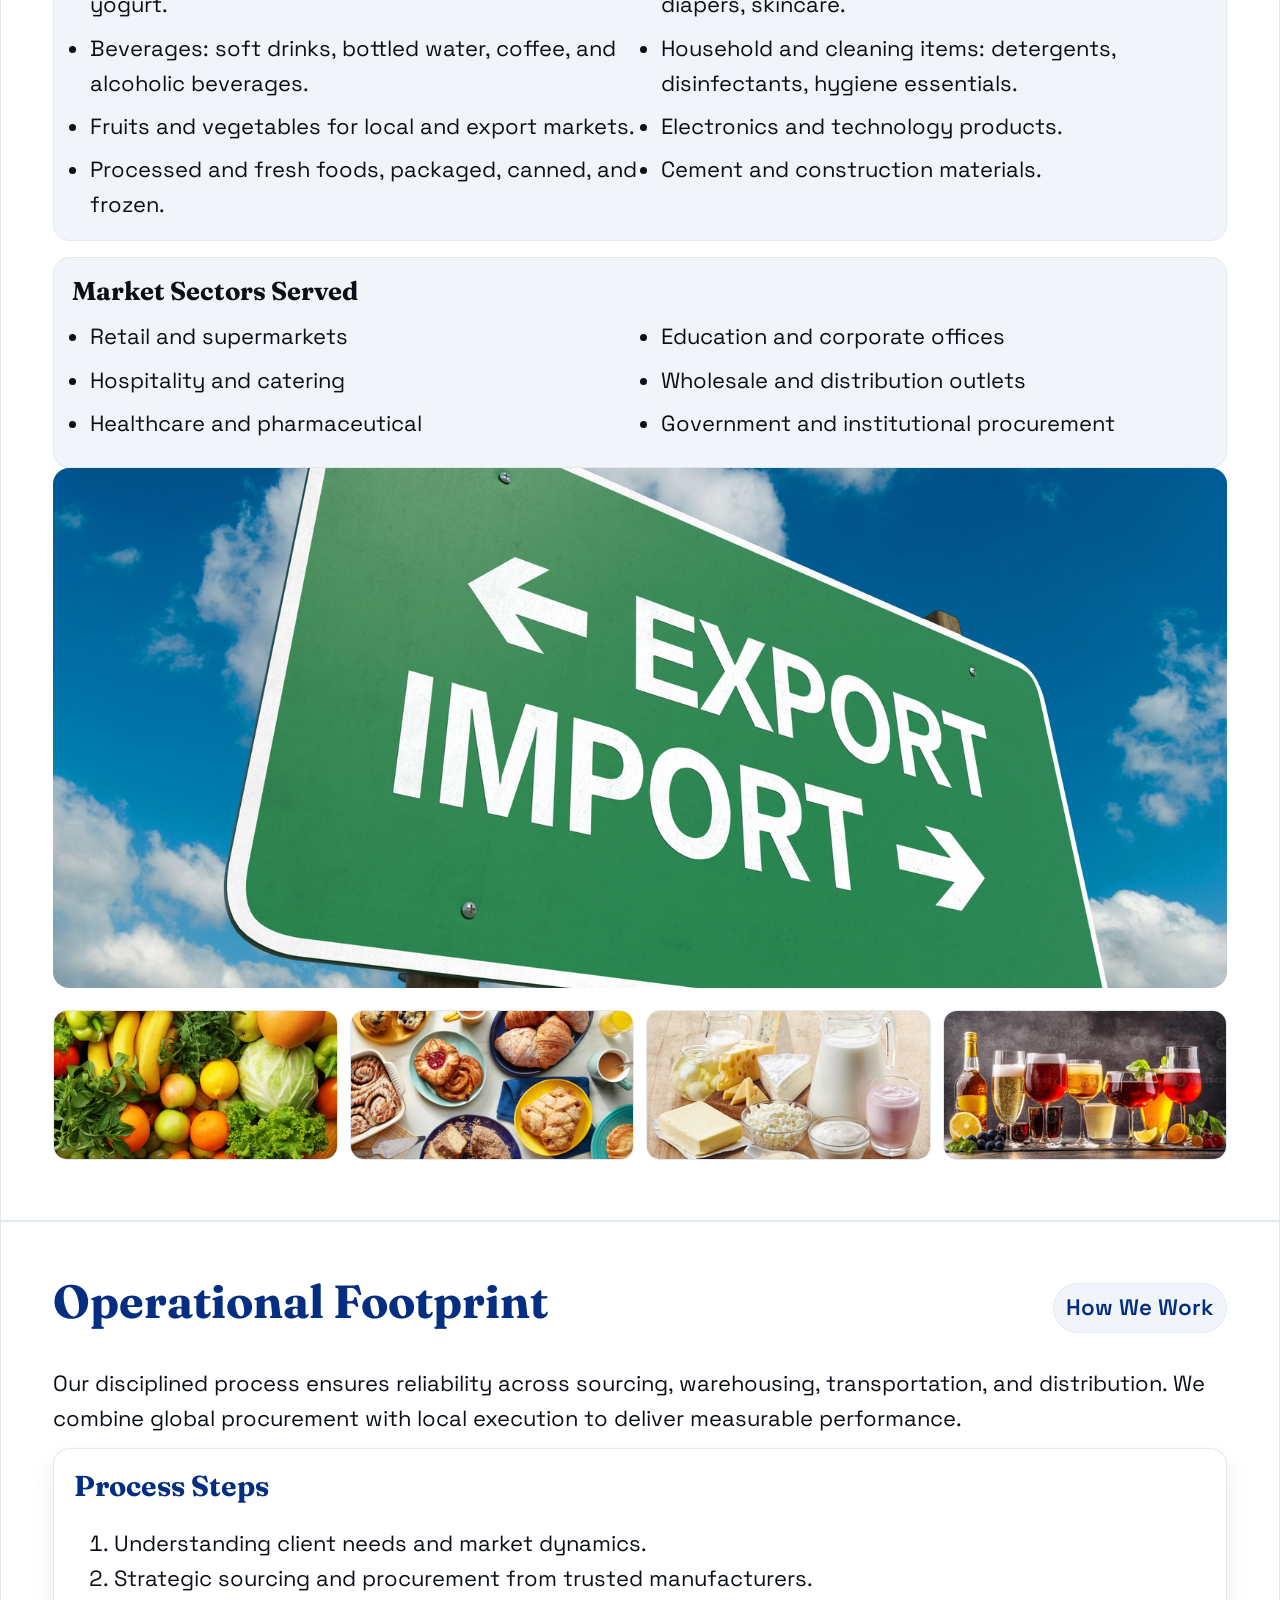
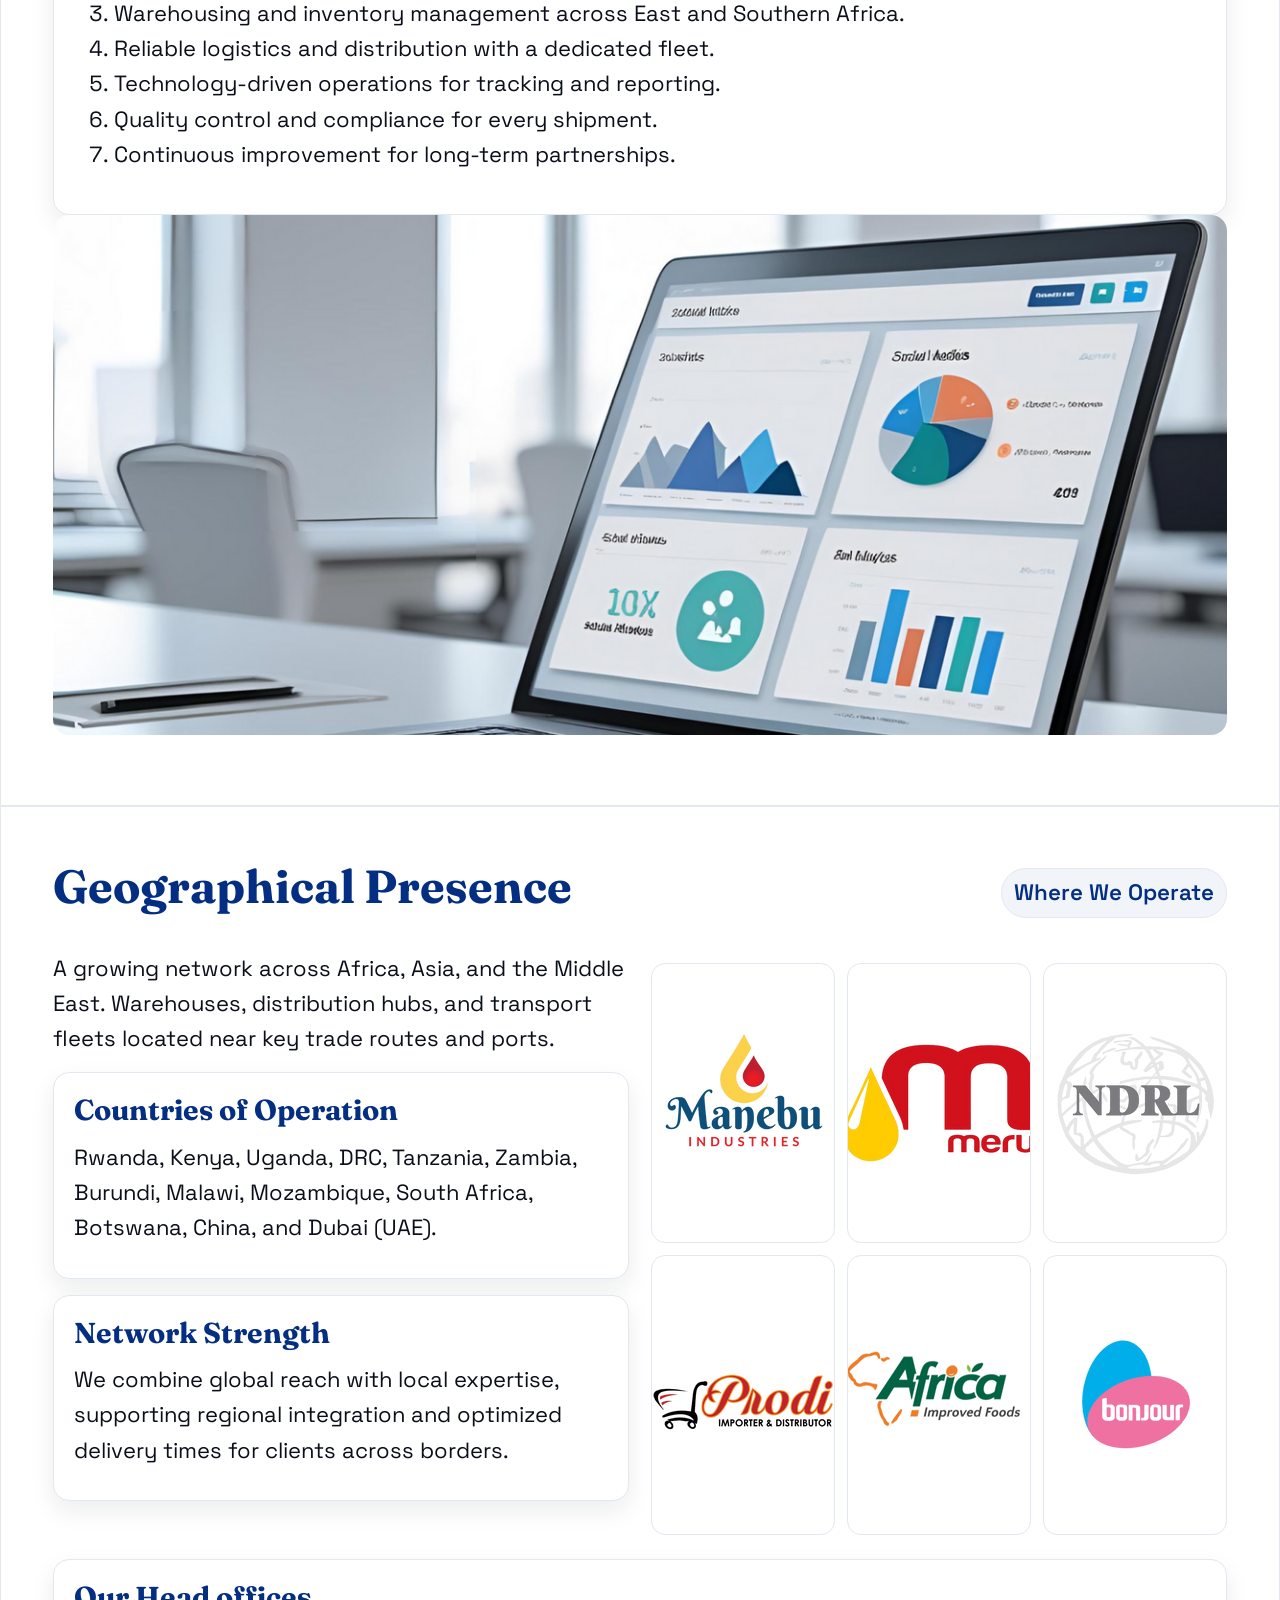
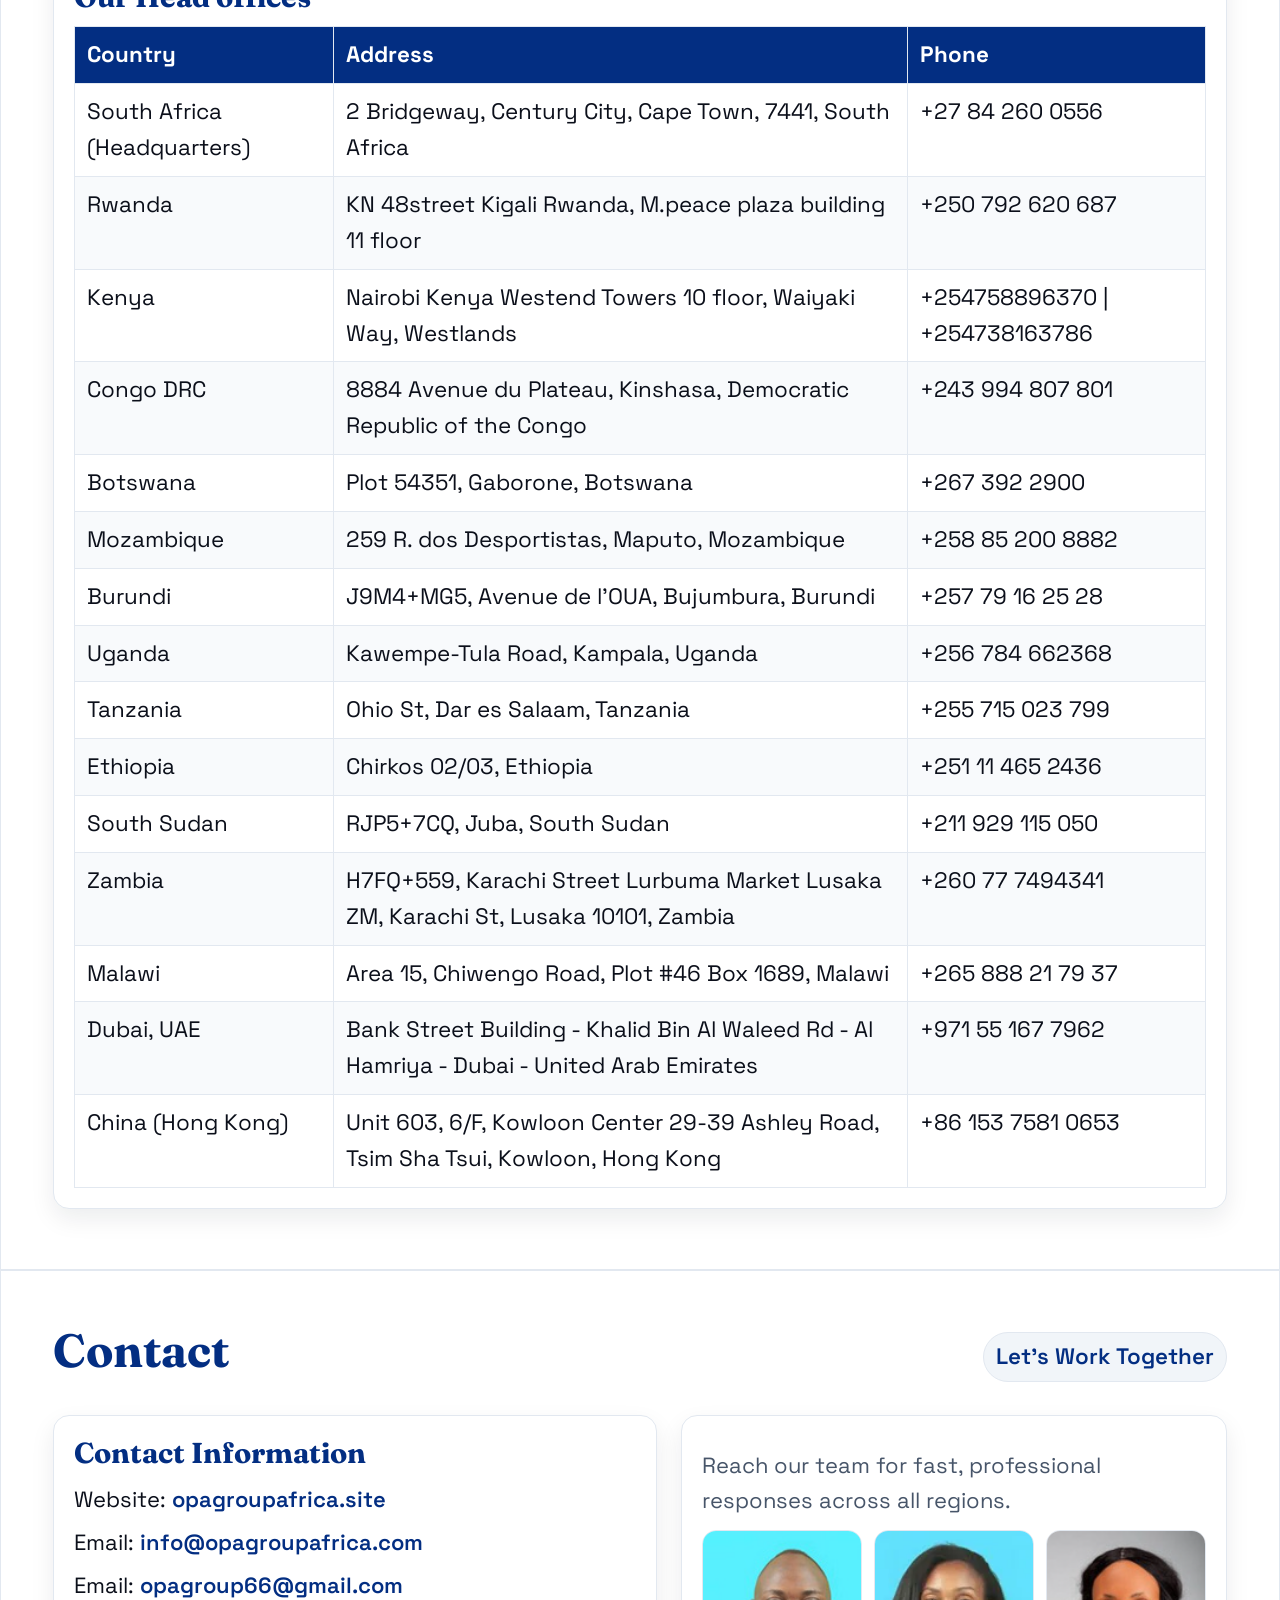
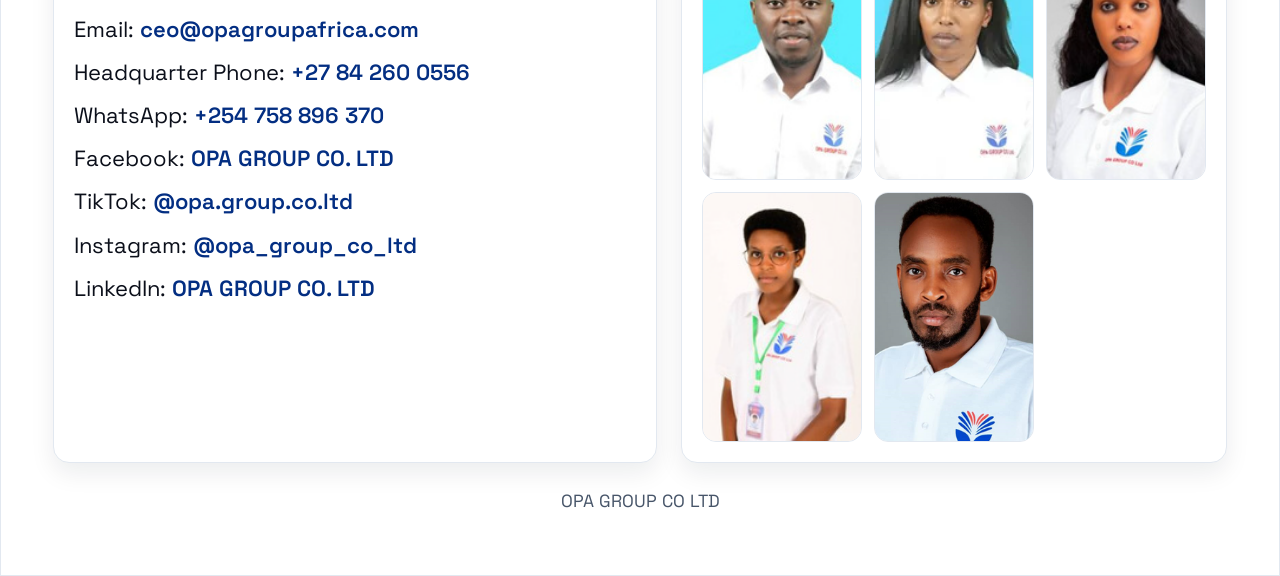
==== commit 5843eb98: "fix" ====
--- a/presentation.html
+++ b/presentation.html
@@ -29,6 +29,7 @@
       background: var(--bg);
       font-family: "Space Grotesk", system-ui, sans-serif;
       line-height: 1.6;
+      font-size: 22px;
     }
 
     h1, h2, h3 {
@@ -95,7 +96,7 @@
       margin-bottom: 16px;
     }
 
-    .cover h1 { font-size: 3rem; }
+    .cover h1 { font-size: 4.2rem; }
     .cover p { max-width: 720px; color: #e2e8f0; }
 
     .cover .meta {
@@ -110,7 +111,7 @@
       border: 1px solid rgba(255,255,255,0.28);
       padding: 14px 16px;
       border-radius: 14px;
-      font-size: 0.95rem;
+      font-size: 1.4rem;
     }
 
     .section-header {
@@ -122,7 +123,7 @@
 
     .section-header h2 {
       color: var(--brand);
-      font-size: 2rem;
+      font-size: 2.9rem;
     }
 
     .badge {
@@ -131,10 +132,10 @@
       background: var(--soft);
       color: var(--brand);
       font-weight: 600;
-      font-size: 0.85rem;
-      border: 1px solid var(--line);
-    }
-
+      font-size:1.4rem;
+      border: 1px solid var(--line);
+    }
+s
     .grid-2 {
       display: grid;
       grid-template-columns: 1.15fr 0.85fr;
@@ -156,7 +157,7 @@
       box-shadow: 0 10px 24px rgba(15, 23, 42, 0.08);
     }
 
-    .card h3 { color: var(--brand); font-size: 1.2rem; }
+    .card h3 { color: var(--brand); font-size: 1.8rem; }
 
     .values {
       display: grid;
@@ -170,7 +171,7 @@
       border-radius: 12px;
       background: var(--soft);
       border: 1px solid var(--line);
-      font-size: 0.95rem;
+      font-size: 1.4rem;
     }
 
     .image-card img {
@@ -188,7 +189,7 @@
       min-height: 190px;
     }
 
-    .service-item h3 { font-size: 1.05rem; }
+    .service-item h3 { font-size: 1.6rem; }
 
     .accent-panel {
       background: var(--soft);
@@ -251,7 +252,7 @@
     .office-table {
       width: 100%;
       border-collapse: collapse;
-      font-size: 0.92rem;
+      font-size: 1.4rem;
     }
 
     .office-table th,
@@ -286,7 +287,7 @@
     .footer {
       text-align: center;
       color: var(--muted);
-      font-size: 0.85rem;
+      font-size: 1.1rem;
       margin-top: 24px;
     }
 
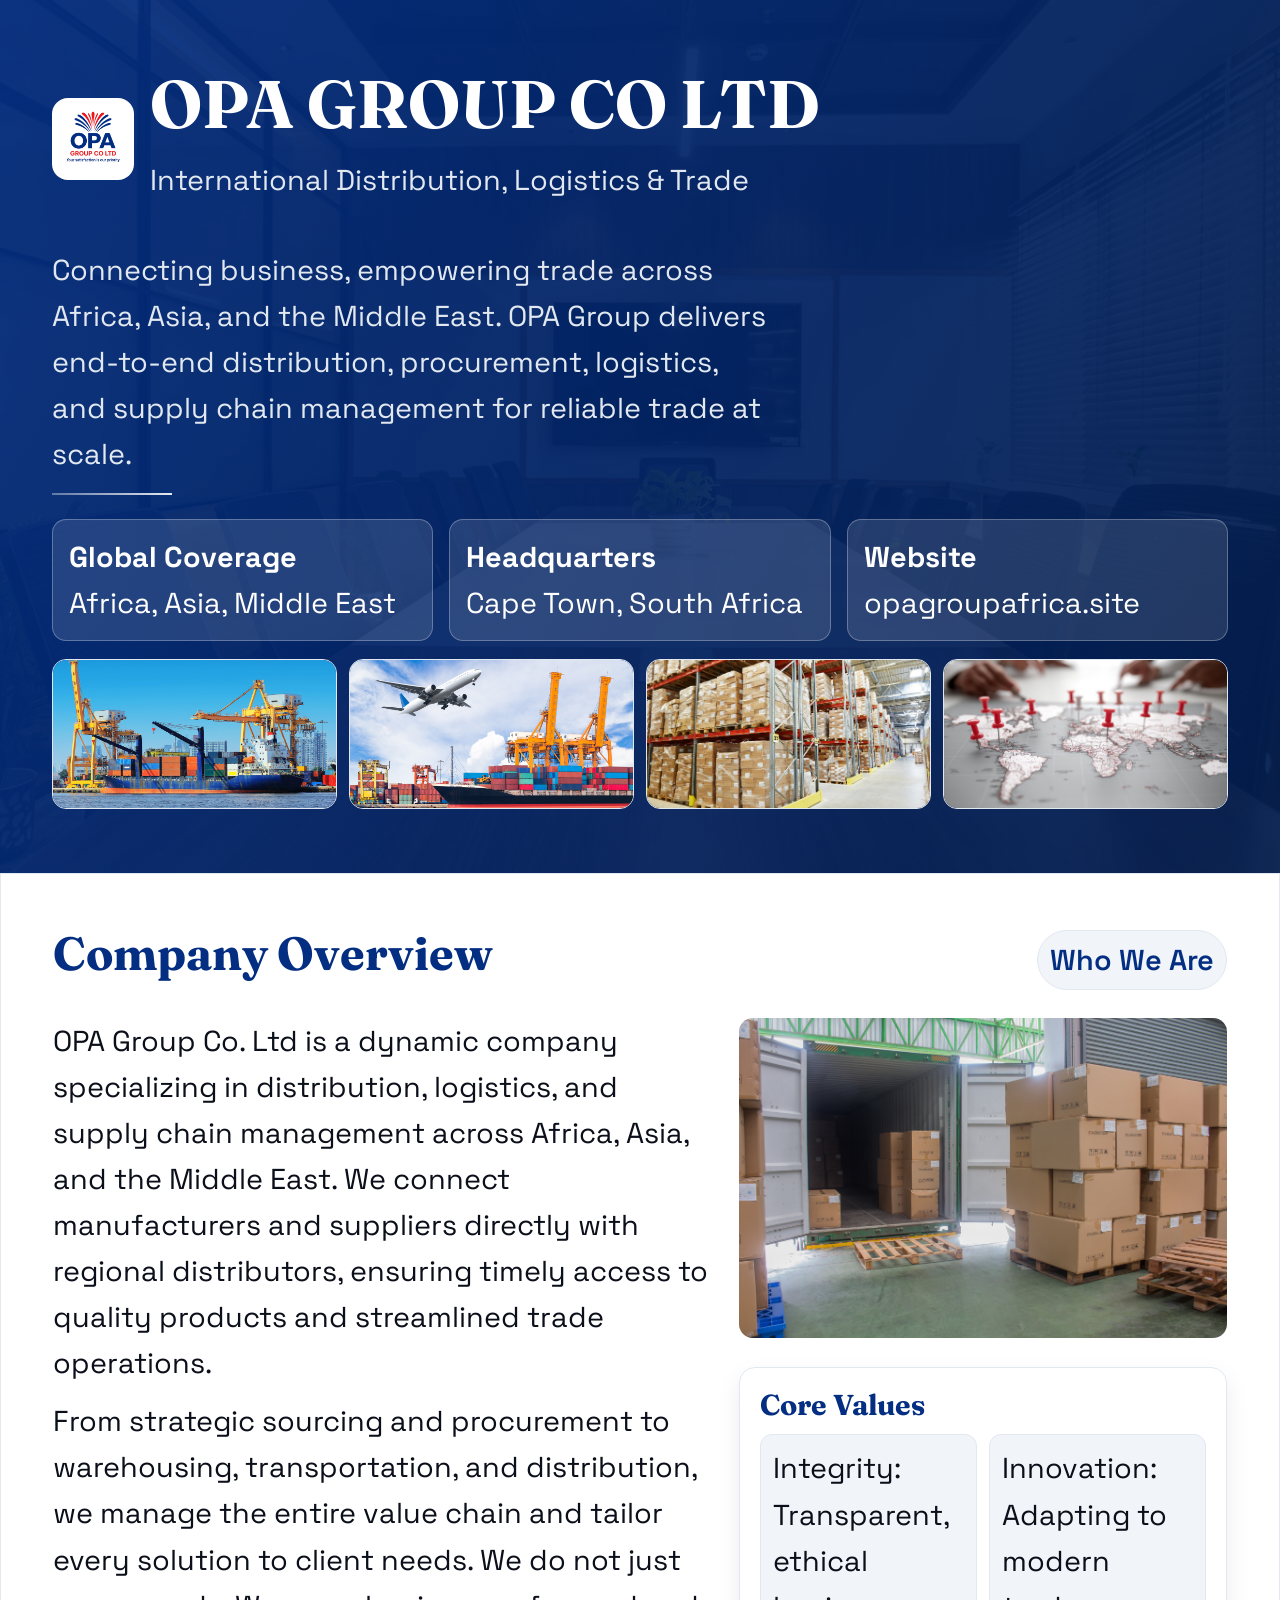
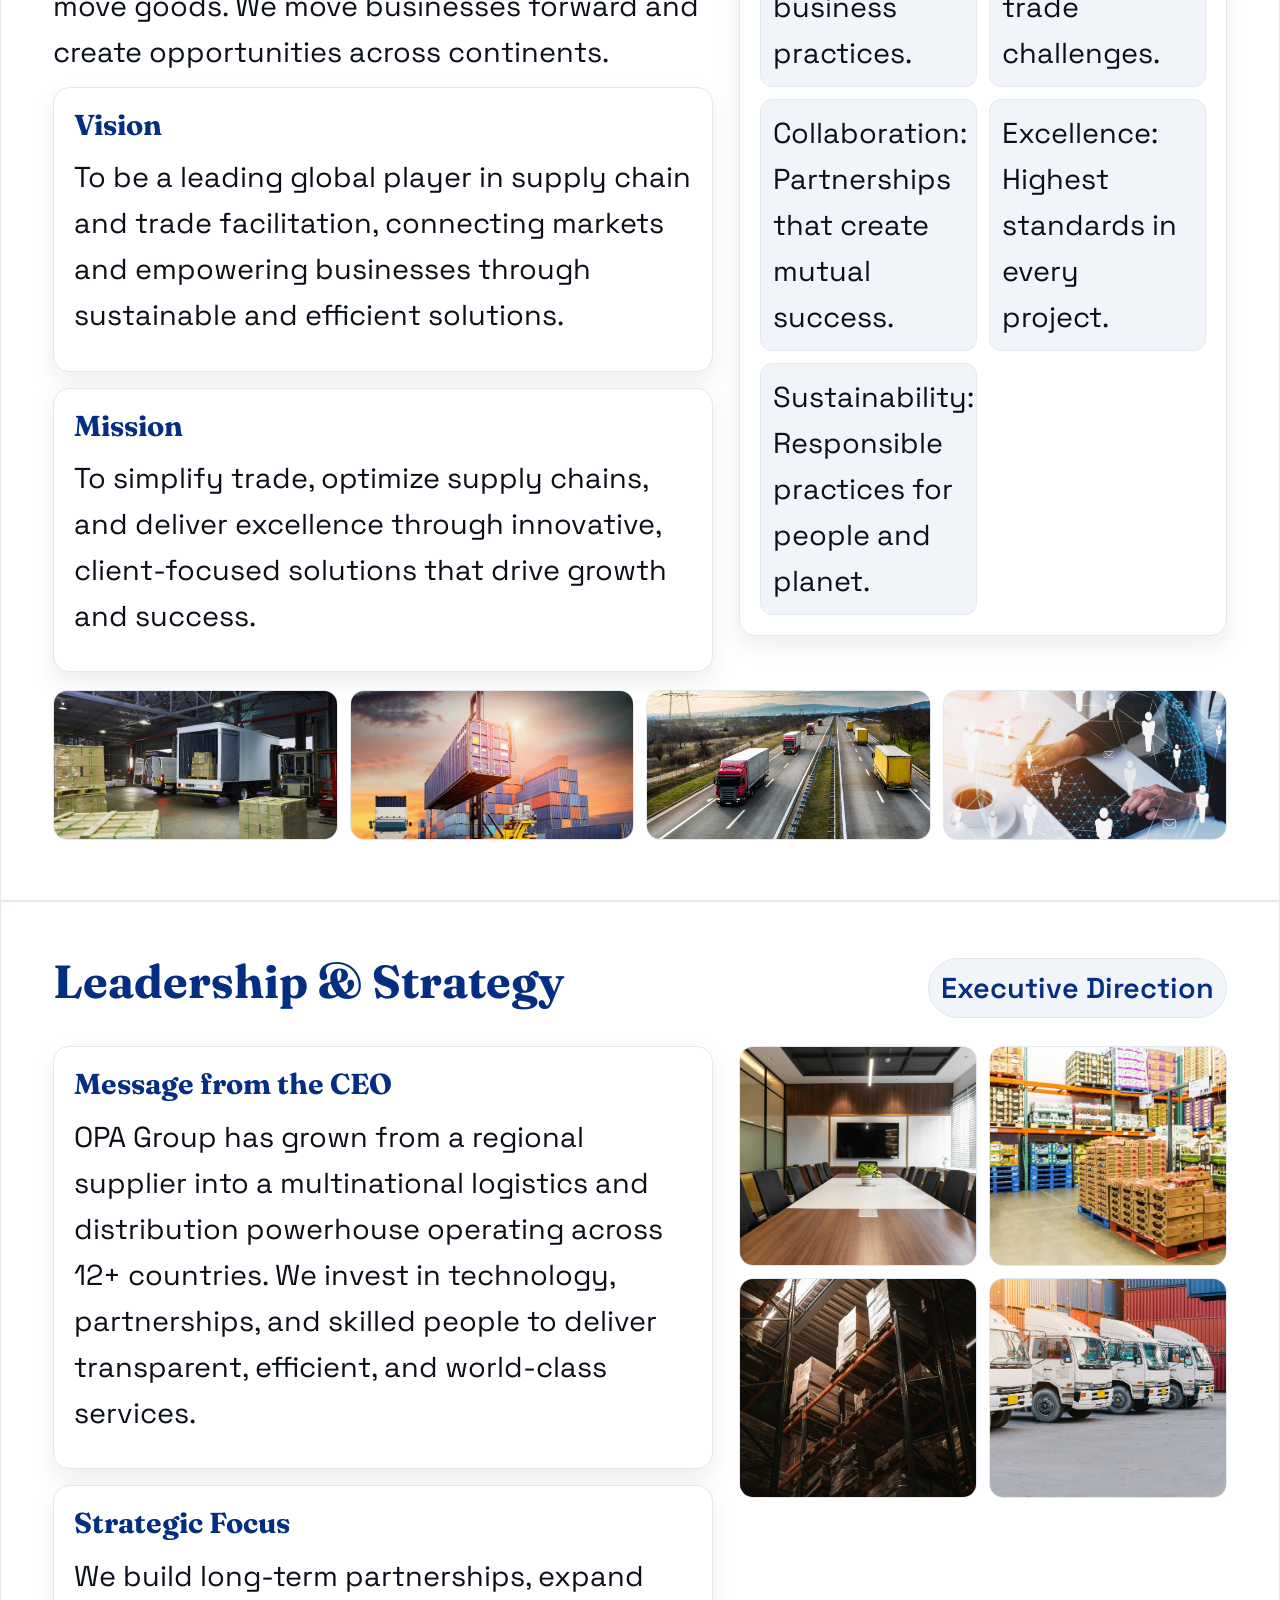
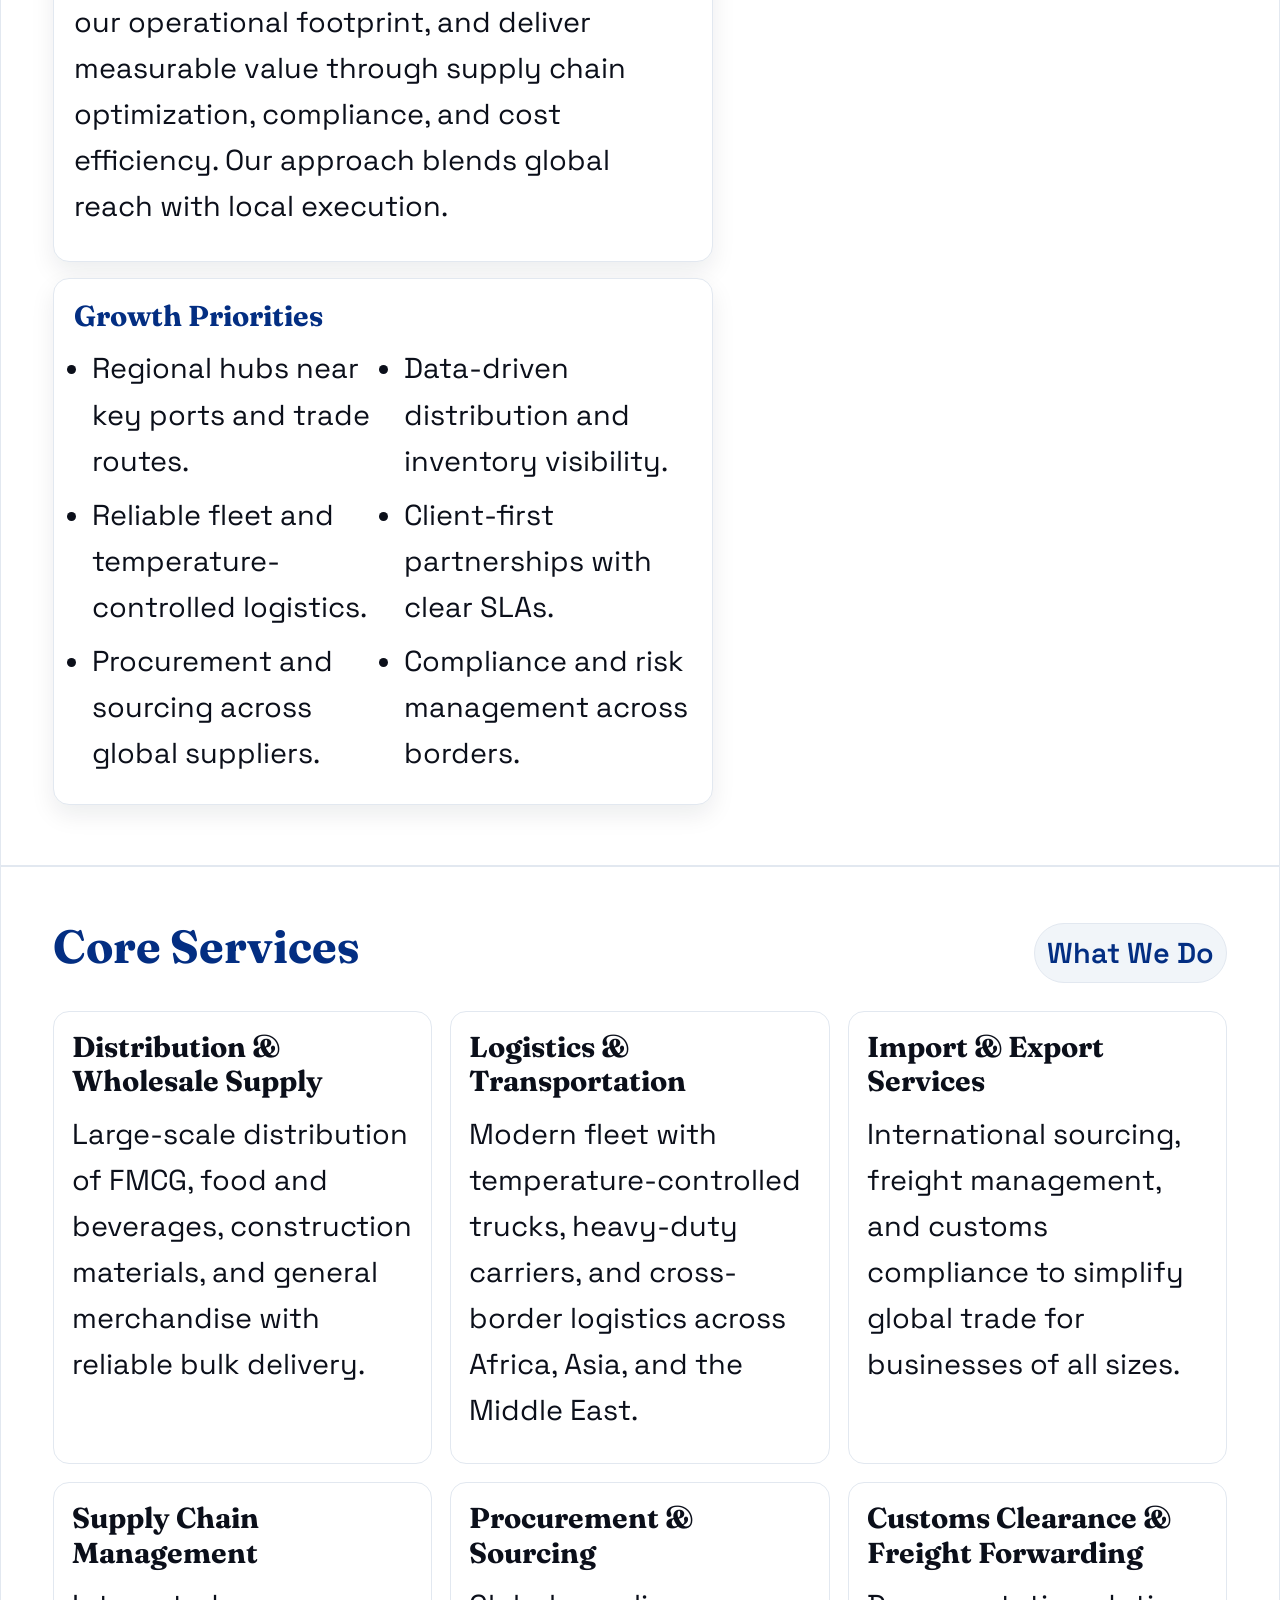
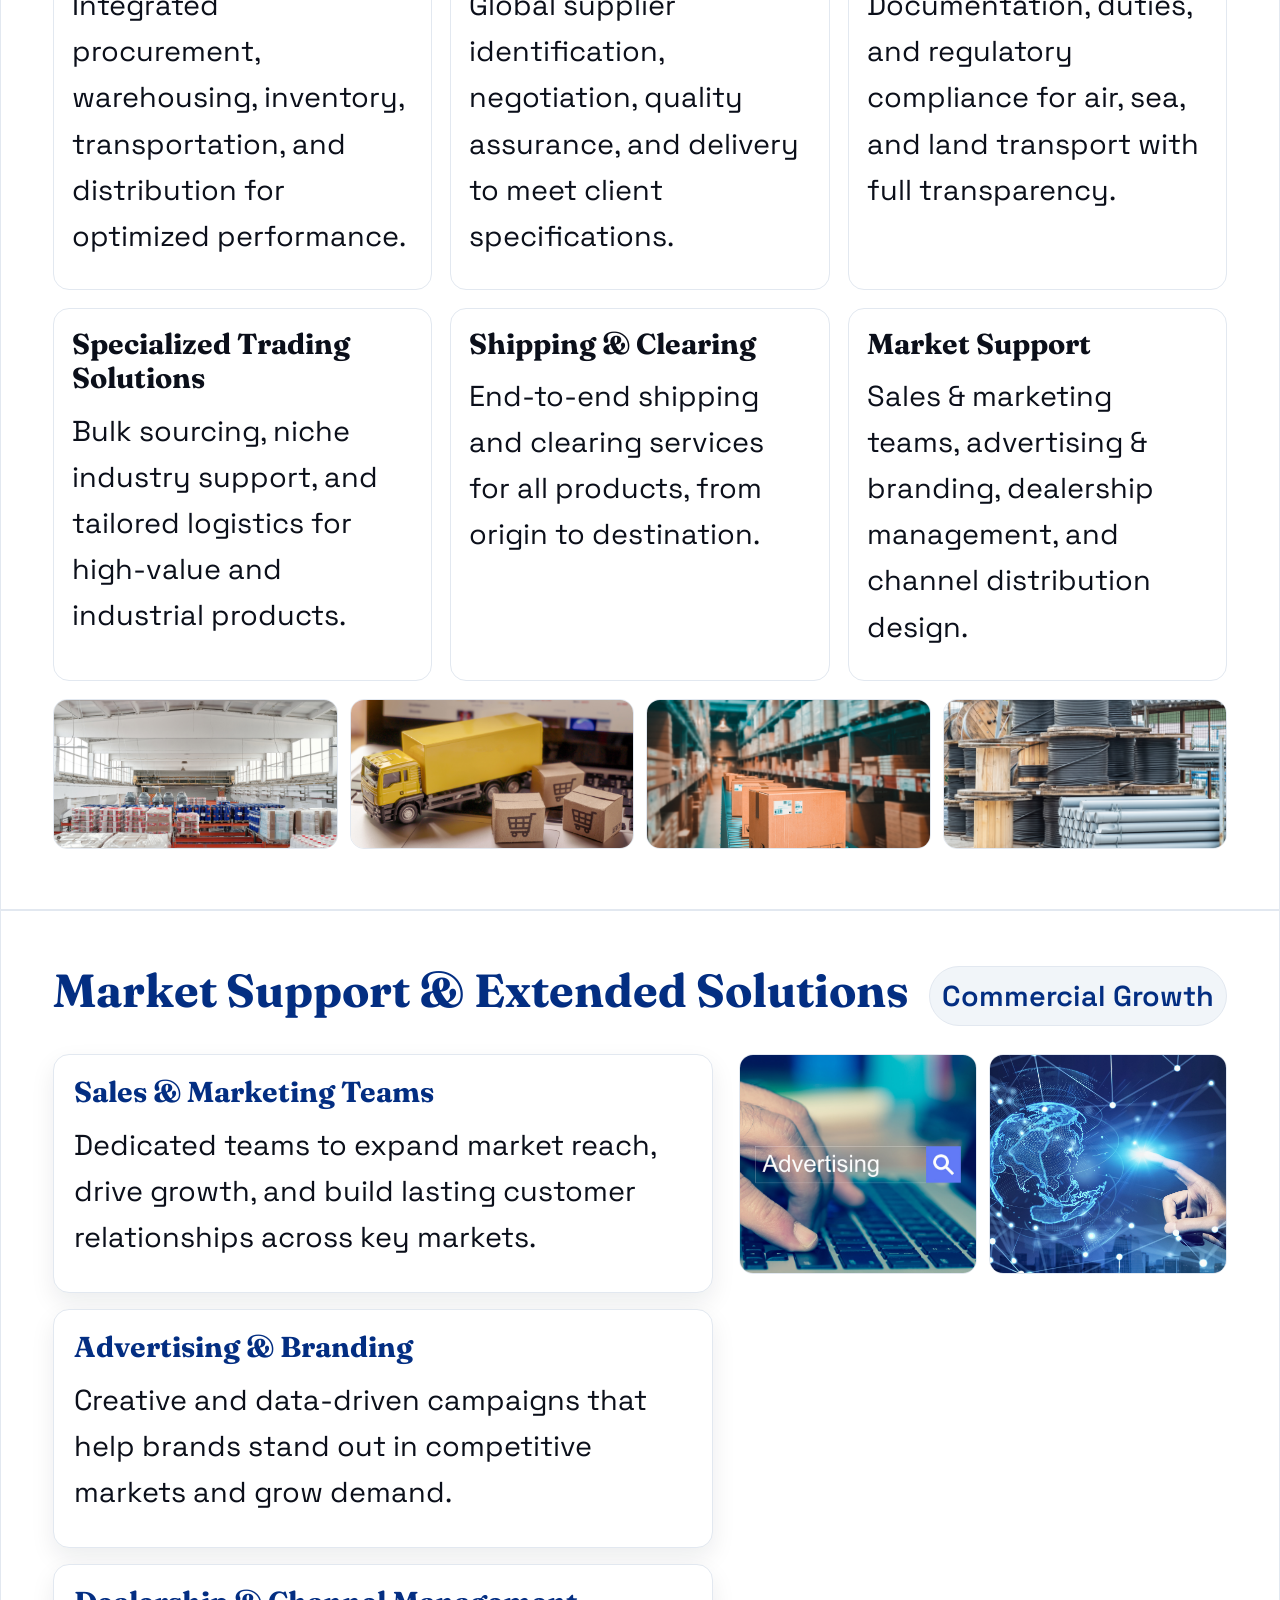
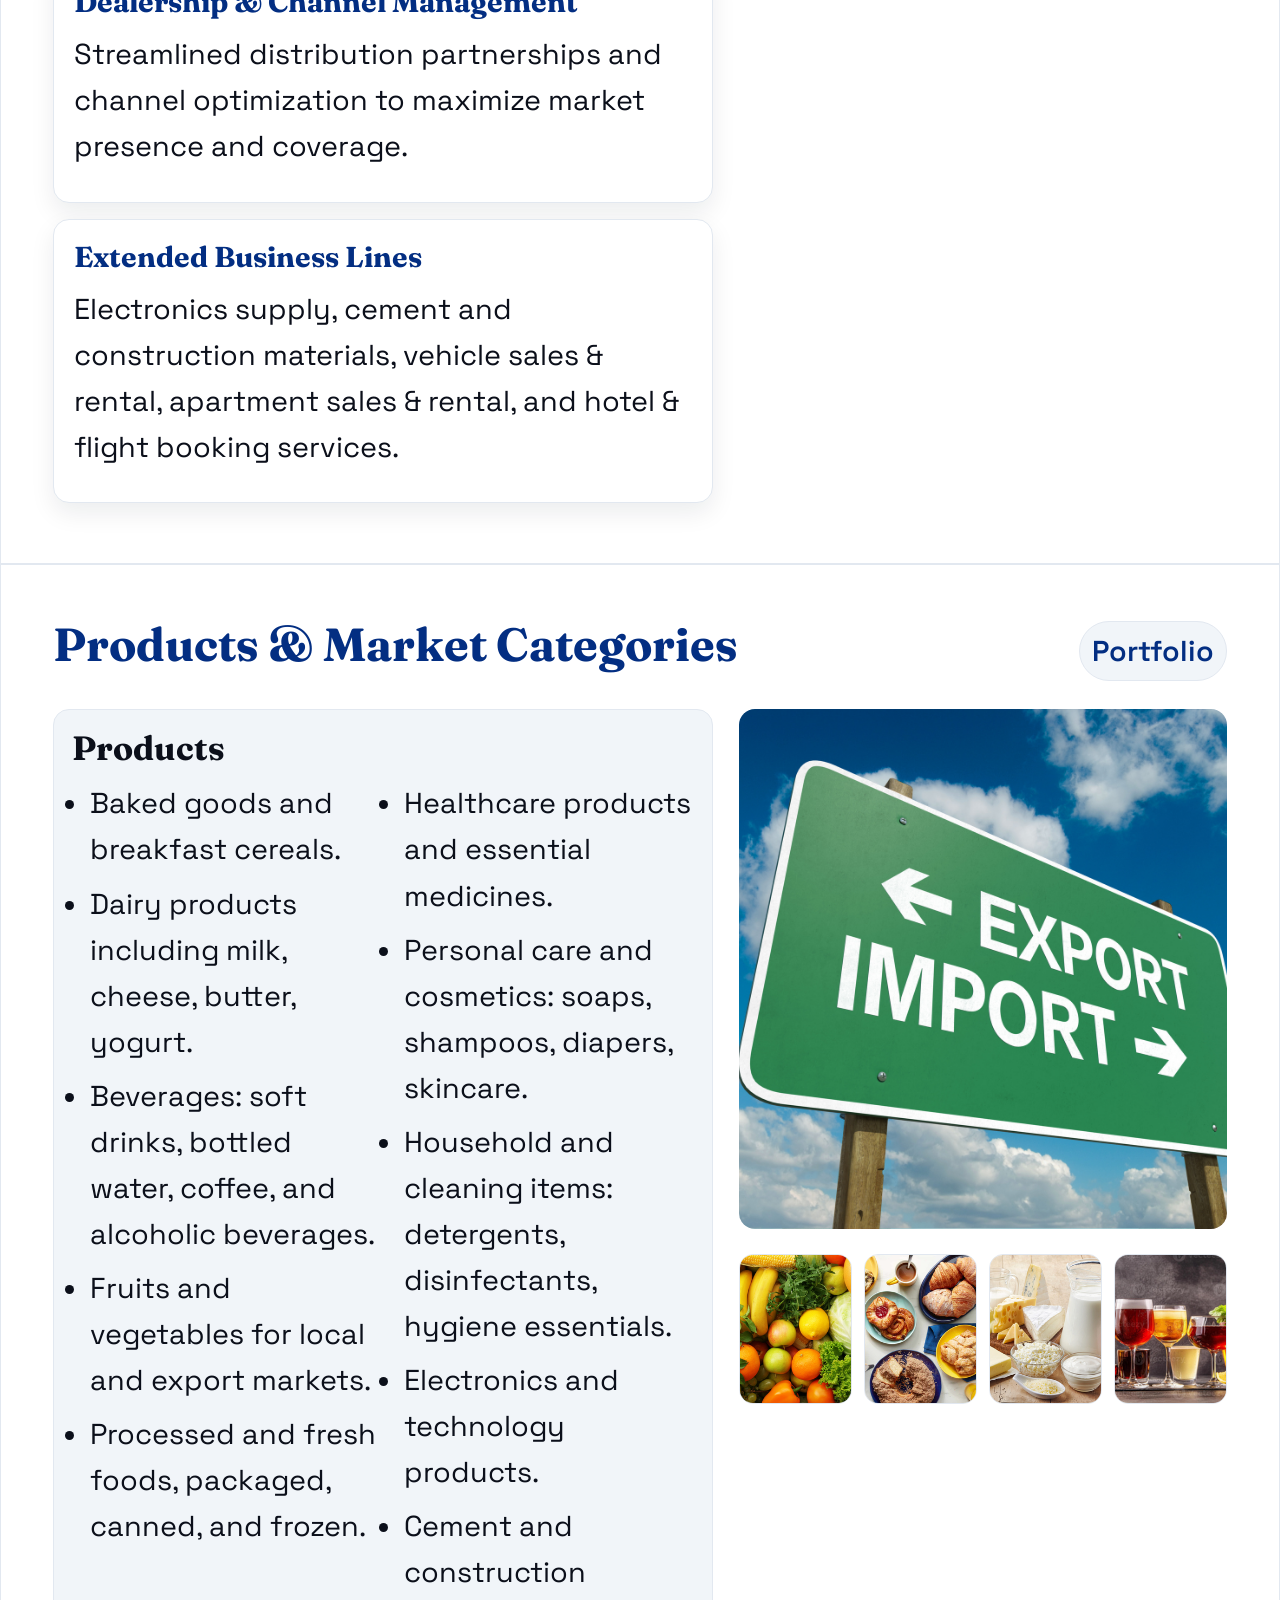
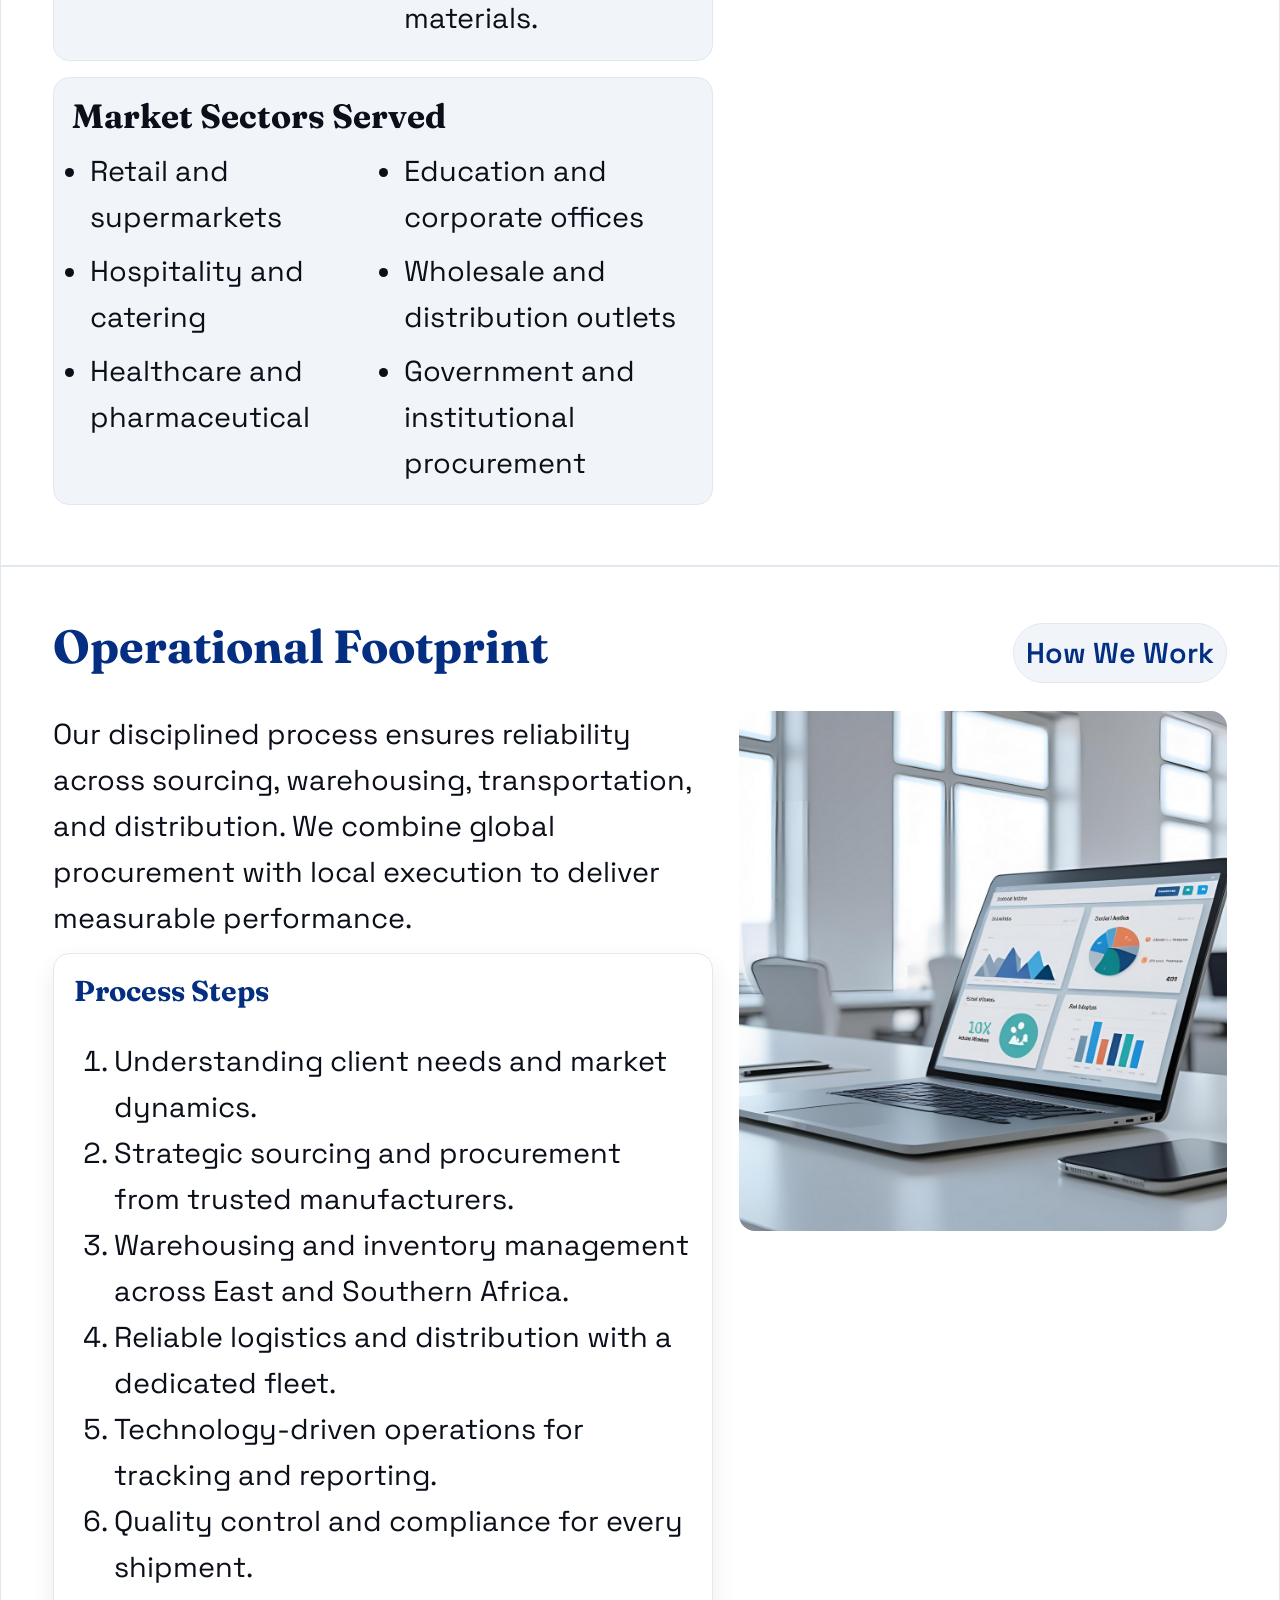
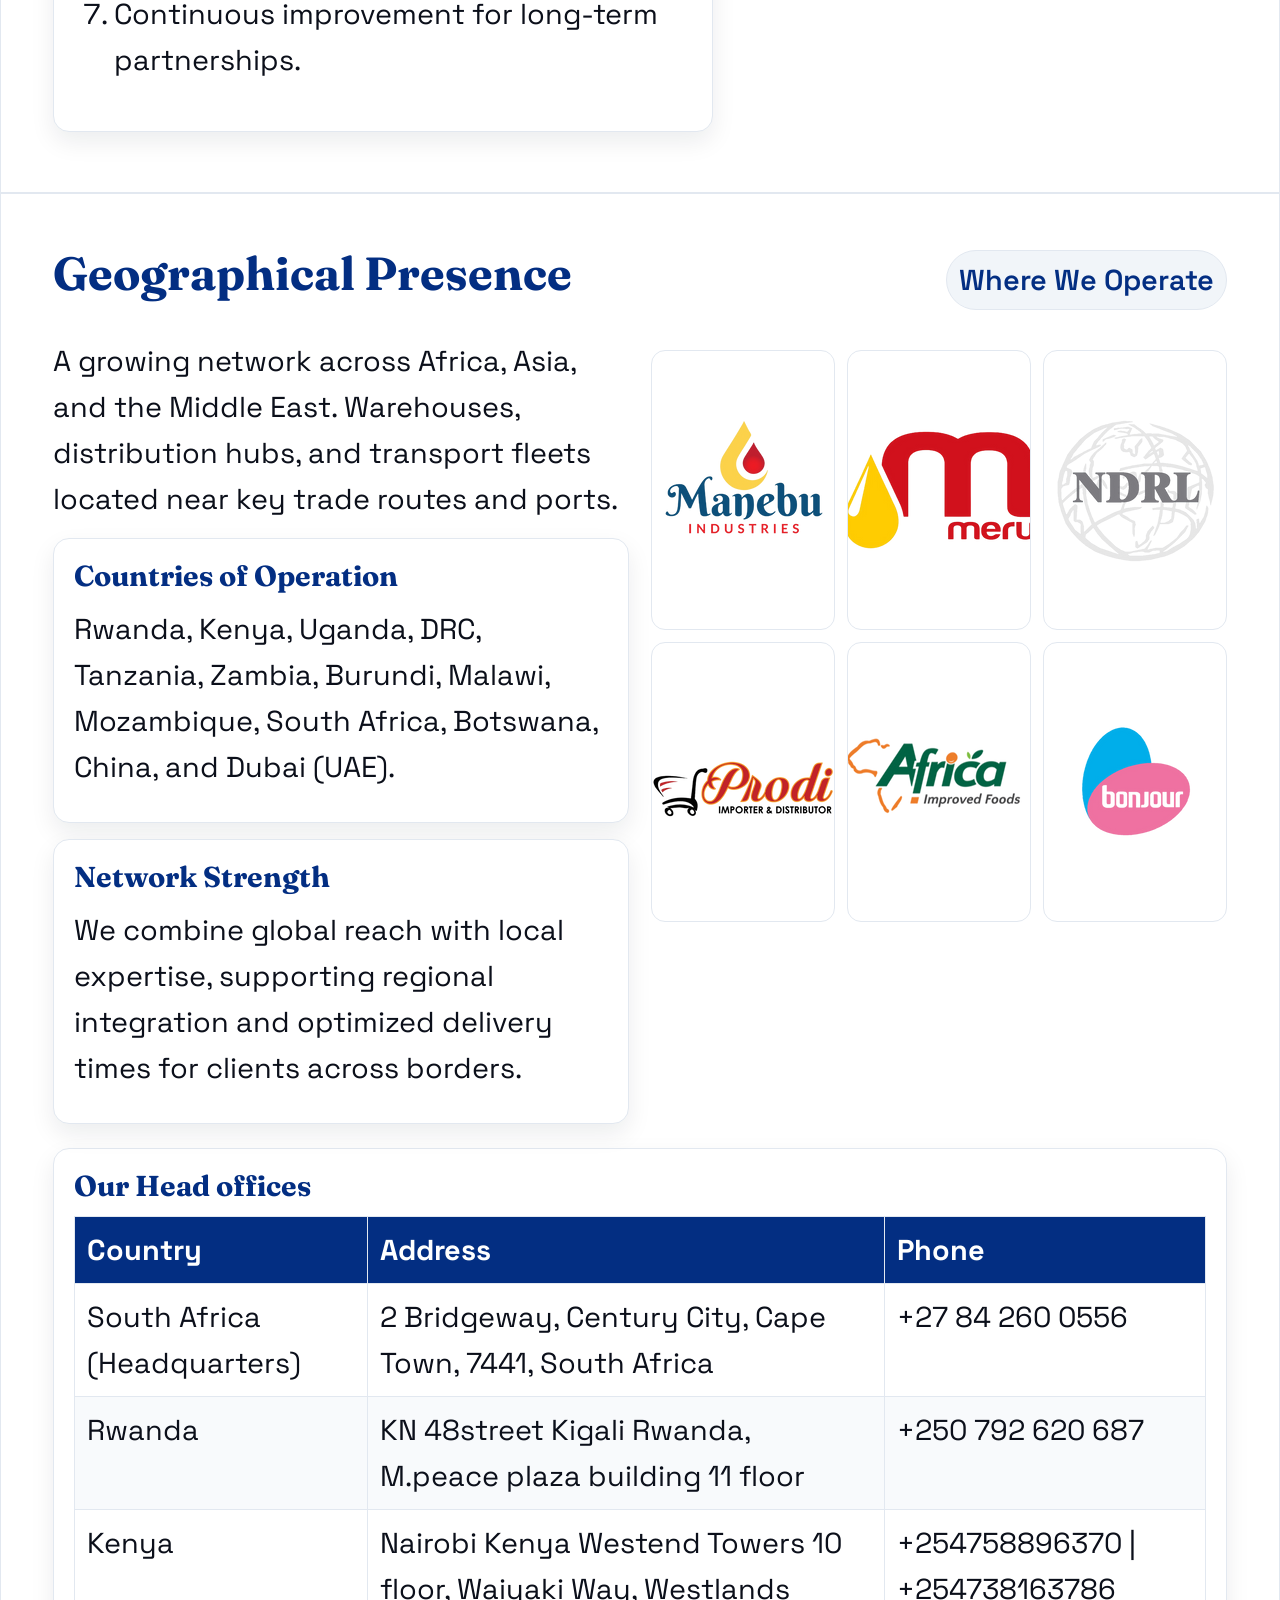
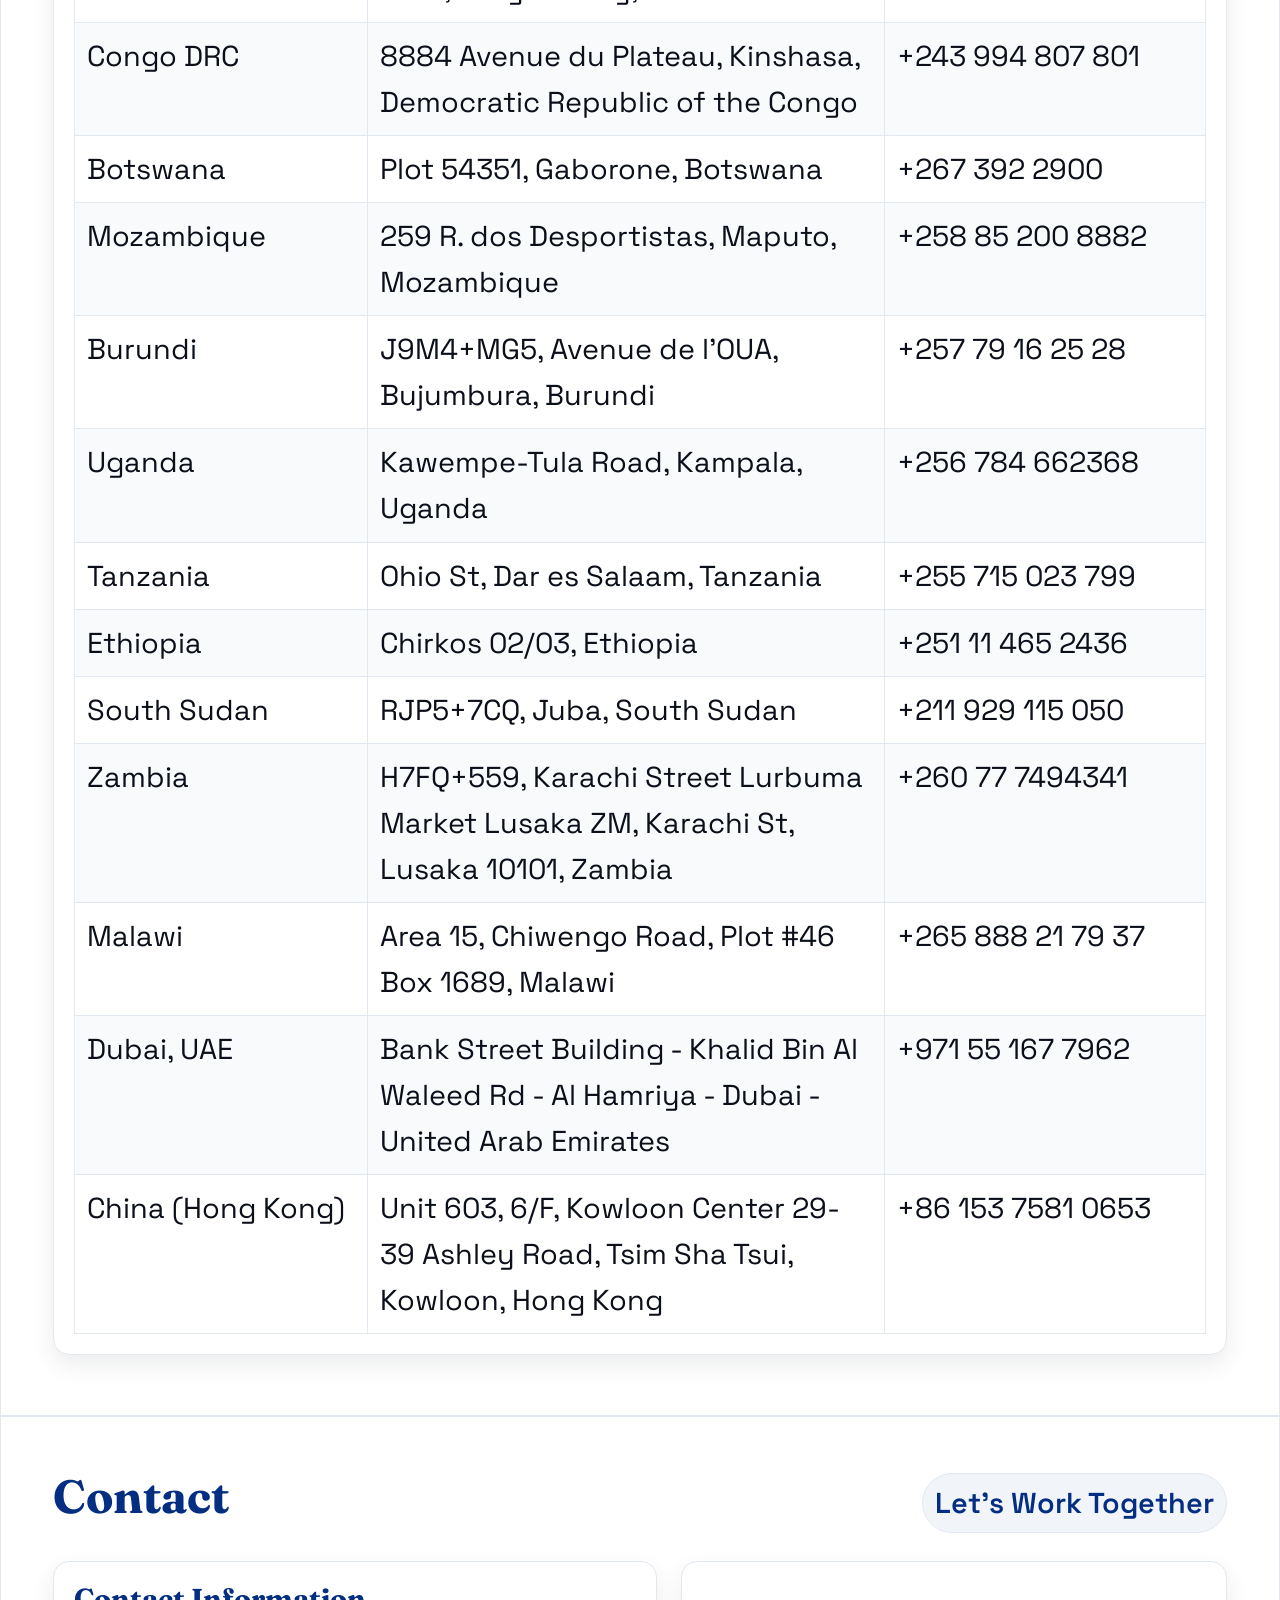
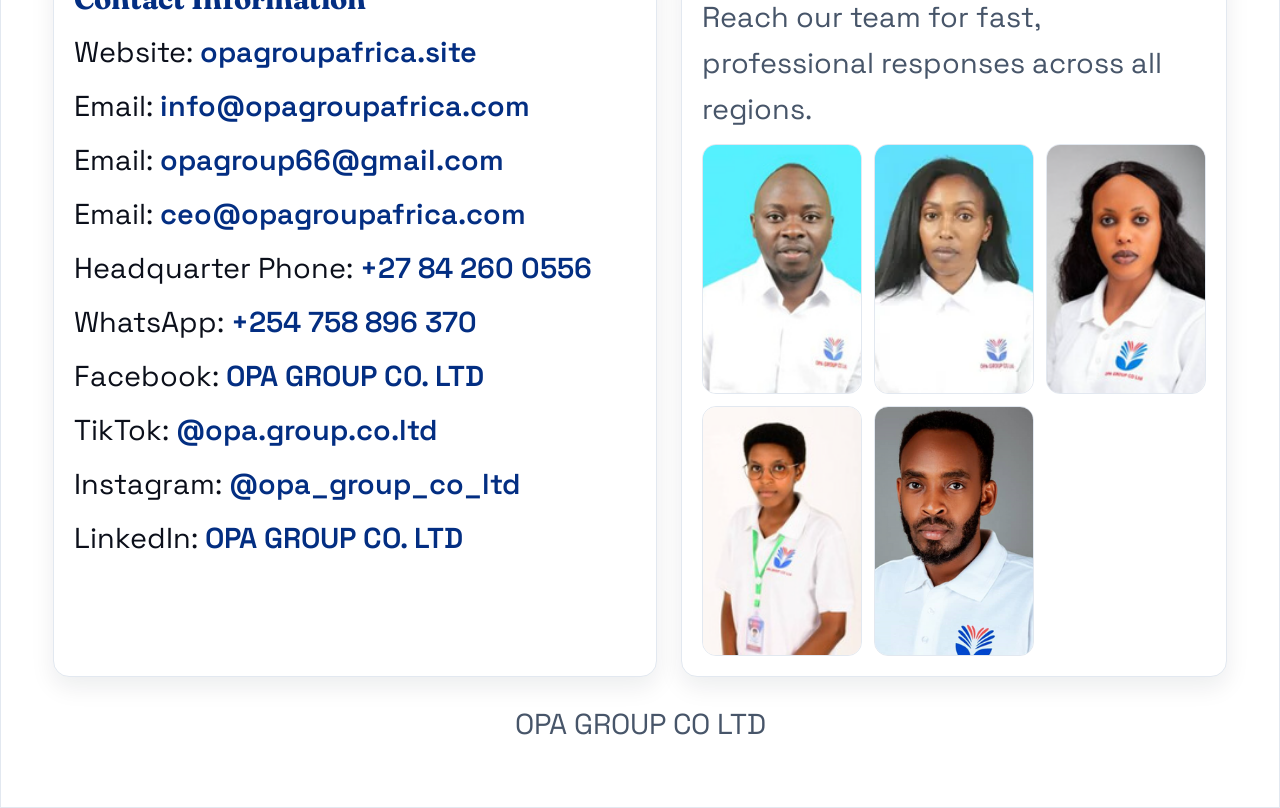
==== commit 9ac1fc22: "fix" ====
--- a/presentation.html
+++ b/presentation.html
@@ -29,7 +29,7 @@
       background: var(--bg);
       font-family: "Space Grotesk", system-ui, sans-serif;
       line-height: 1.6;
-      font-size: 22px;
+      font-size: 1.8rem;
     }
 
     h1, h2, h3 {
@@ -91,7 +91,7 @@
       border-radius: 999px;
       background: rgba(255,255,255,0.2);
       color: #ffffff;
-      font-size: 0.9rem;
+      font-size: 1.8rem;
       letter-spacing: 0.2px;
       margin-bottom: 16px;
     }
@@ -111,7 +111,7 @@
       border: 1px solid rgba(255,255,255,0.28);
       padding: 14px 16px;
       border-radius: 14px;
-      font-size: 1.4rem;
+      font-size: 1.8rem;
     }
 
     .section-header {
@@ -132,10 +132,9 @@
       background: var(--soft);
       color: var(--brand);
       font-weight: 600;
-      font-size:1.4rem;
-      border: 1px solid var(--line);
-    }
-s
+      font-size: 1.8rem;
+      border: 1px solid var(--line);
+    }
     .grid-2 {
       display: grid;
       grid-template-columns: 1.15fr 0.85fr;
@@ -171,7 +170,7 @@
       border-radius: 12px;
       background: var(--soft);
       border: 1px solid var(--line);
-      font-size: 1.4rem;
+      font-size: 1.8rem;
     }
 
     .image-card img {
@@ -189,7 +188,7 @@
       min-height: 190px;
     }
 
-    .service-item h3 { font-size: 1.6rem; }
+    .service-item h3 { font-size: 1.8rem; }
 
     .accent-panel {
       background: var(--soft);
@@ -252,7 +251,7 @@
     .office-table {
       width: 100%;
       border-collapse: collapse;
-      font-size: 1.4rem;
+      font-size: 1.8rem;
     }
 
     .office-table th,
@@ -287,7 +286,7 @@
     .footer {
       text-align: center;
       color: var(--muted);
-      font-size: 1.1rem;
+      font-size: 1.8rem;
       margin-top: 24px;
     }
 
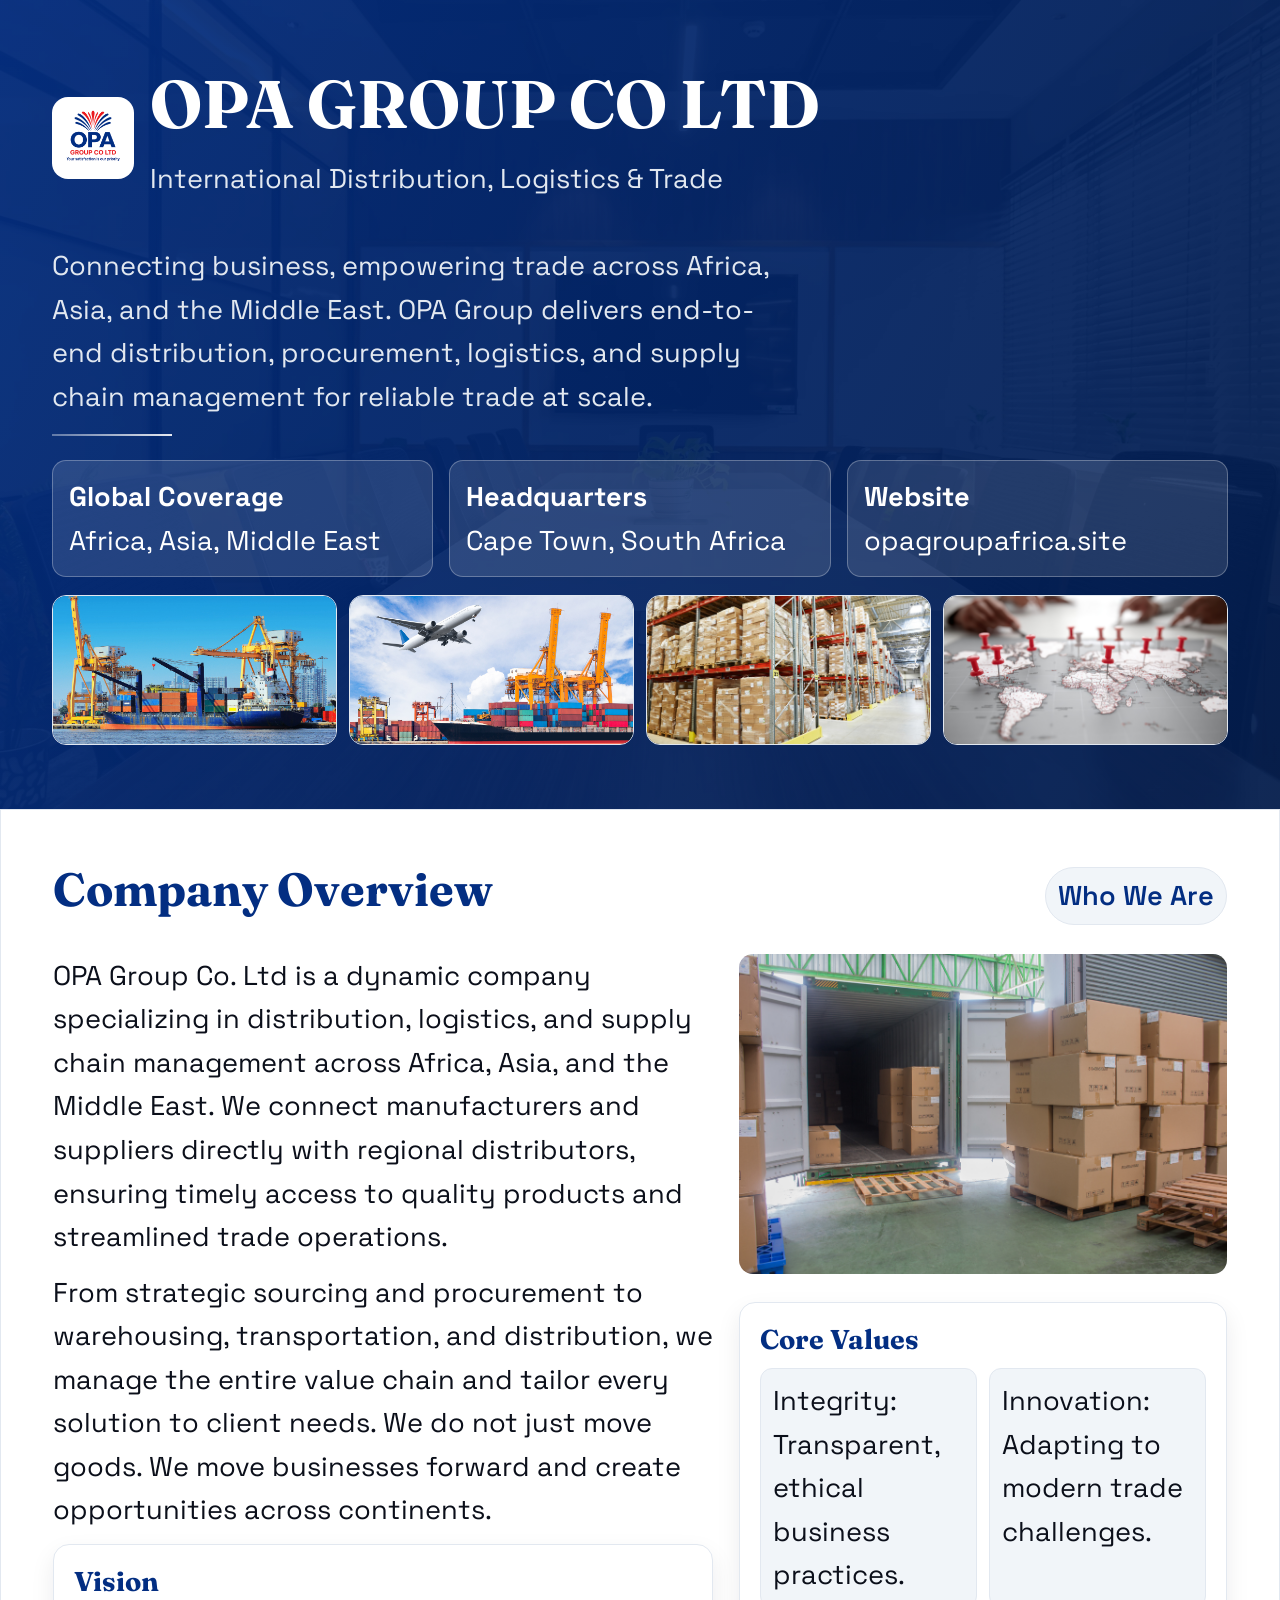
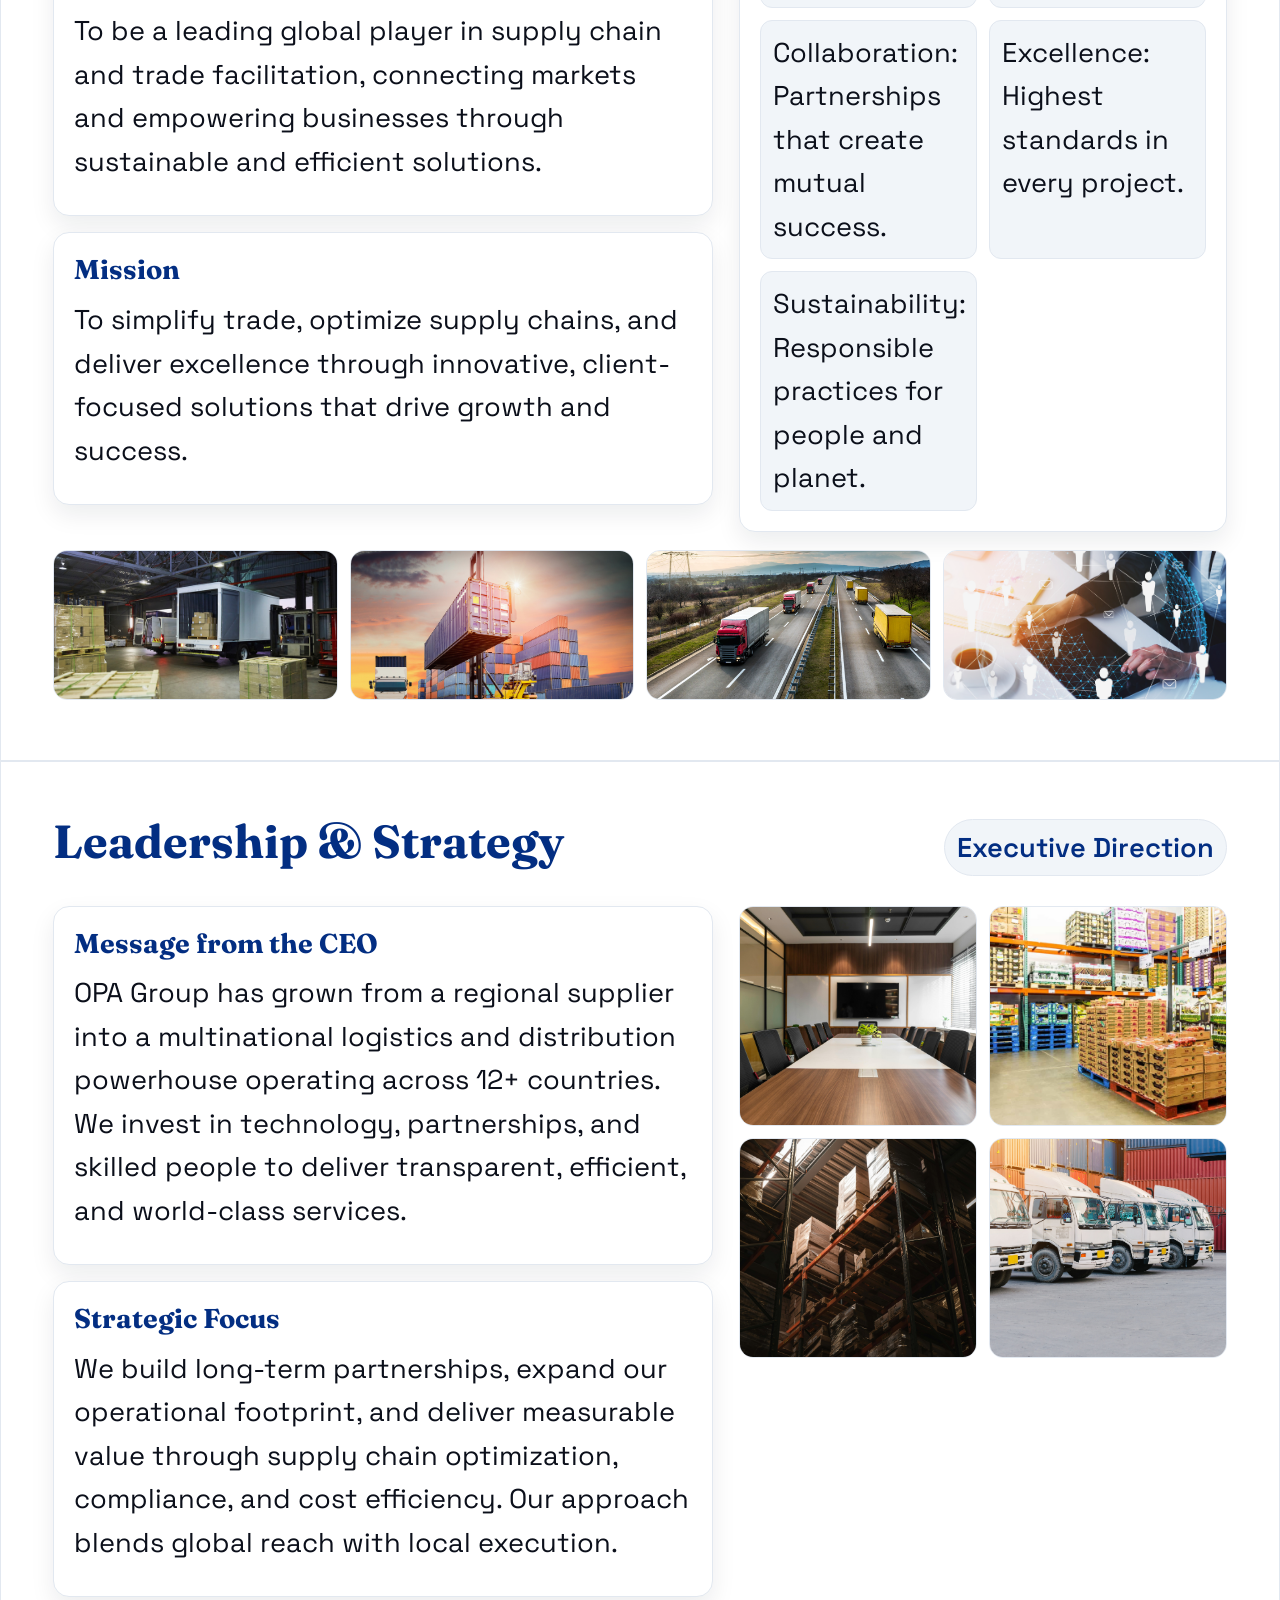
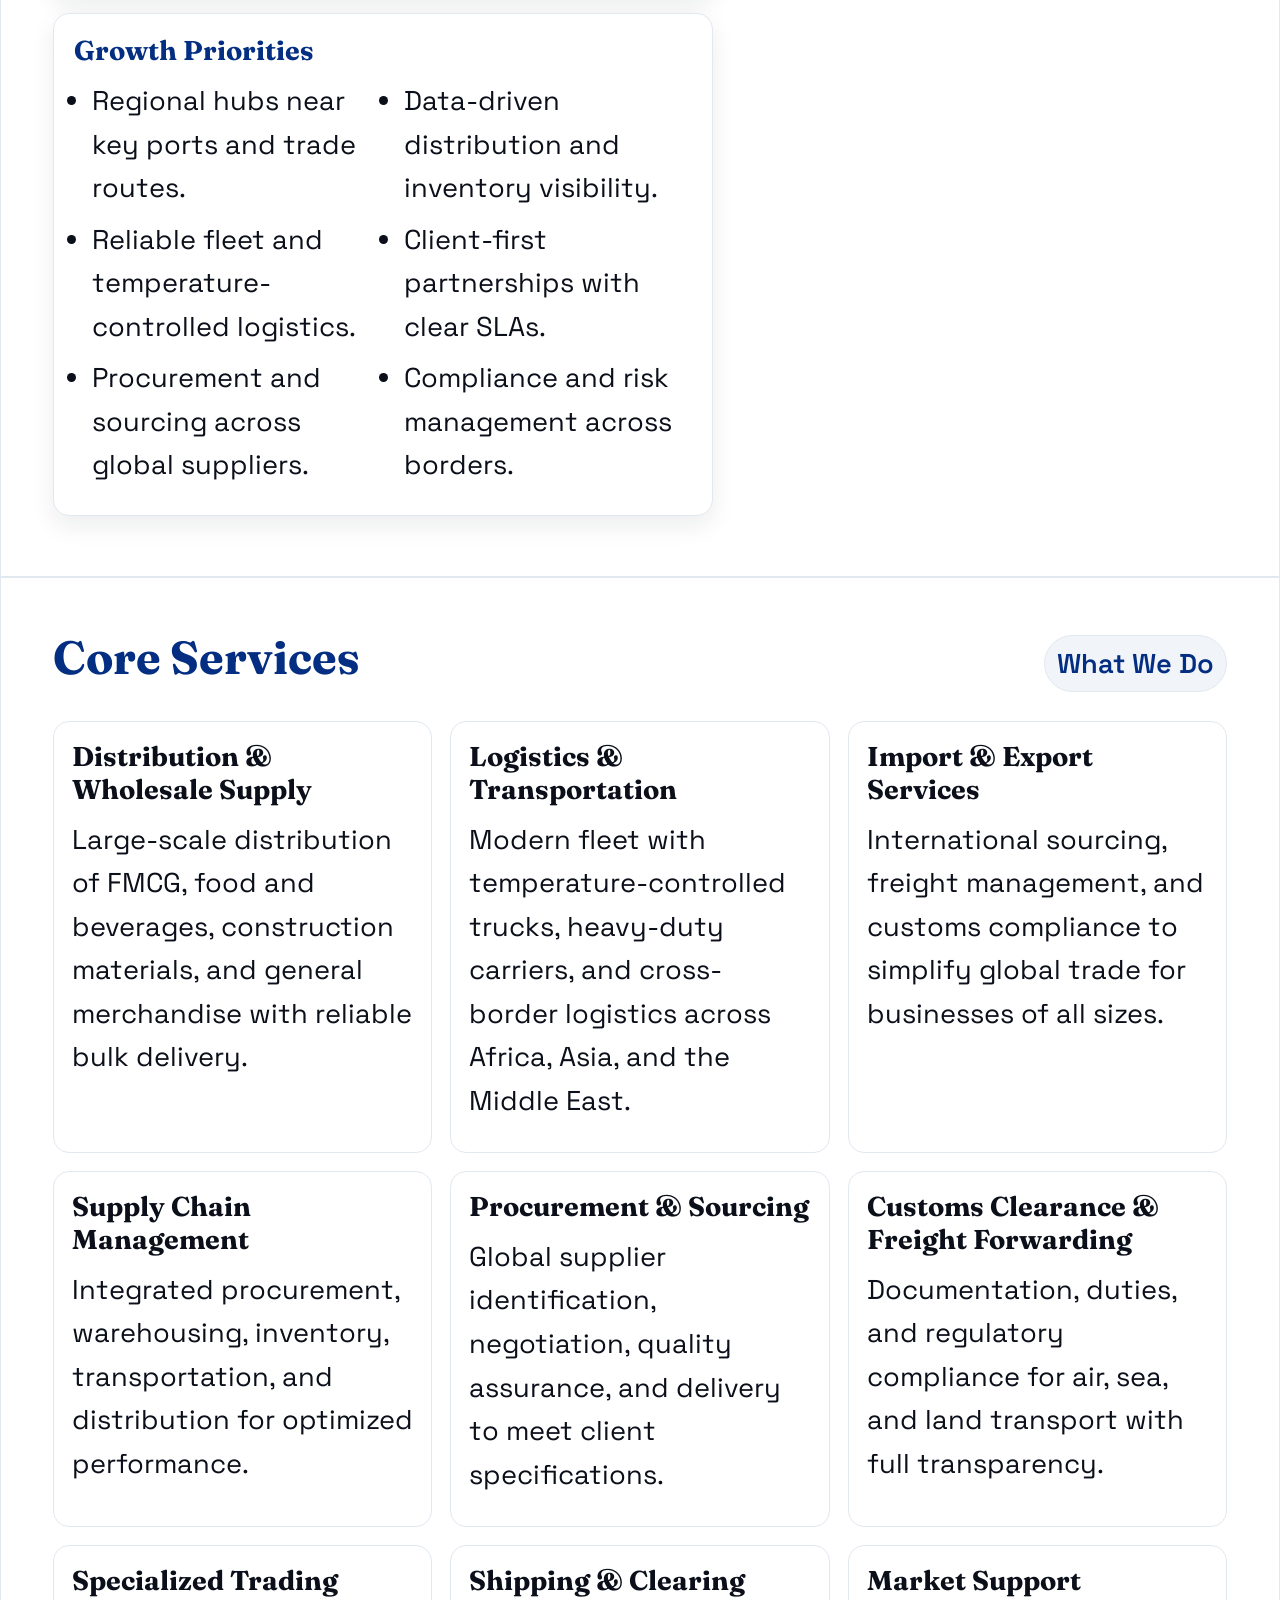
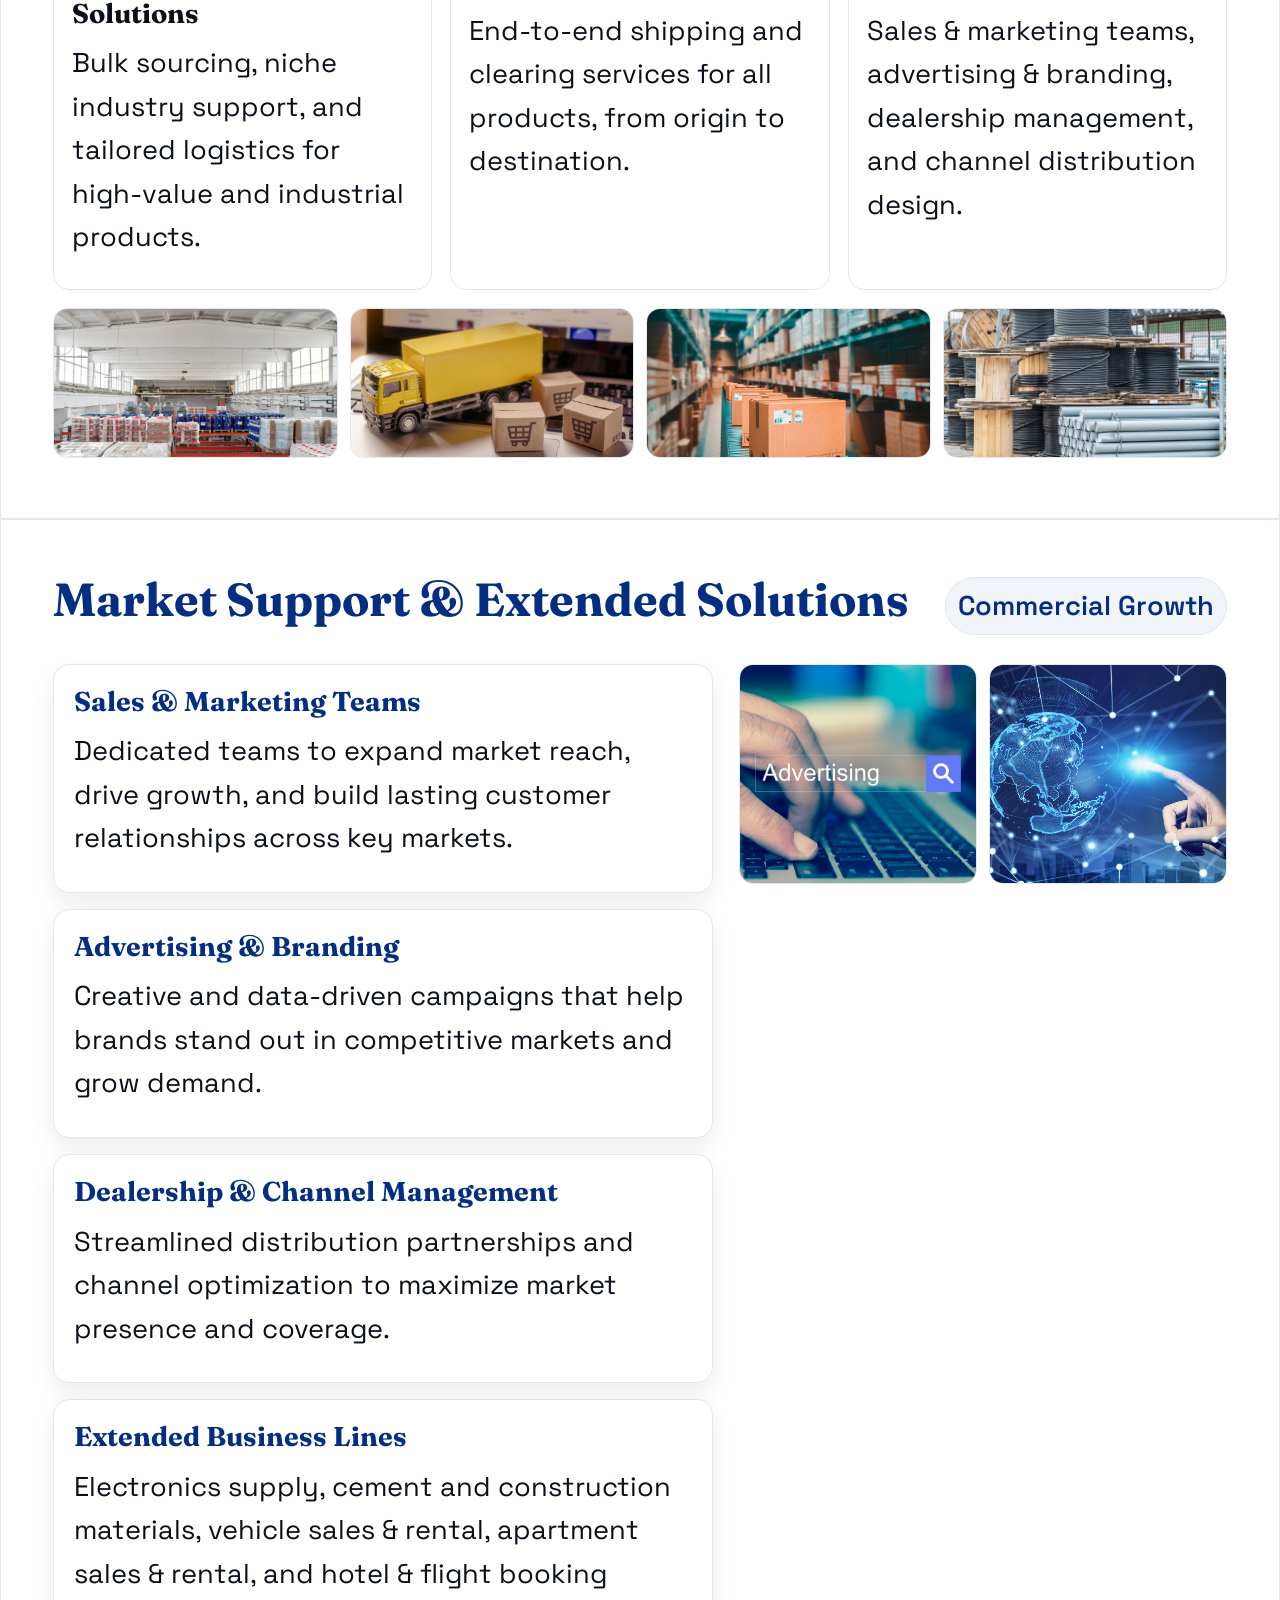
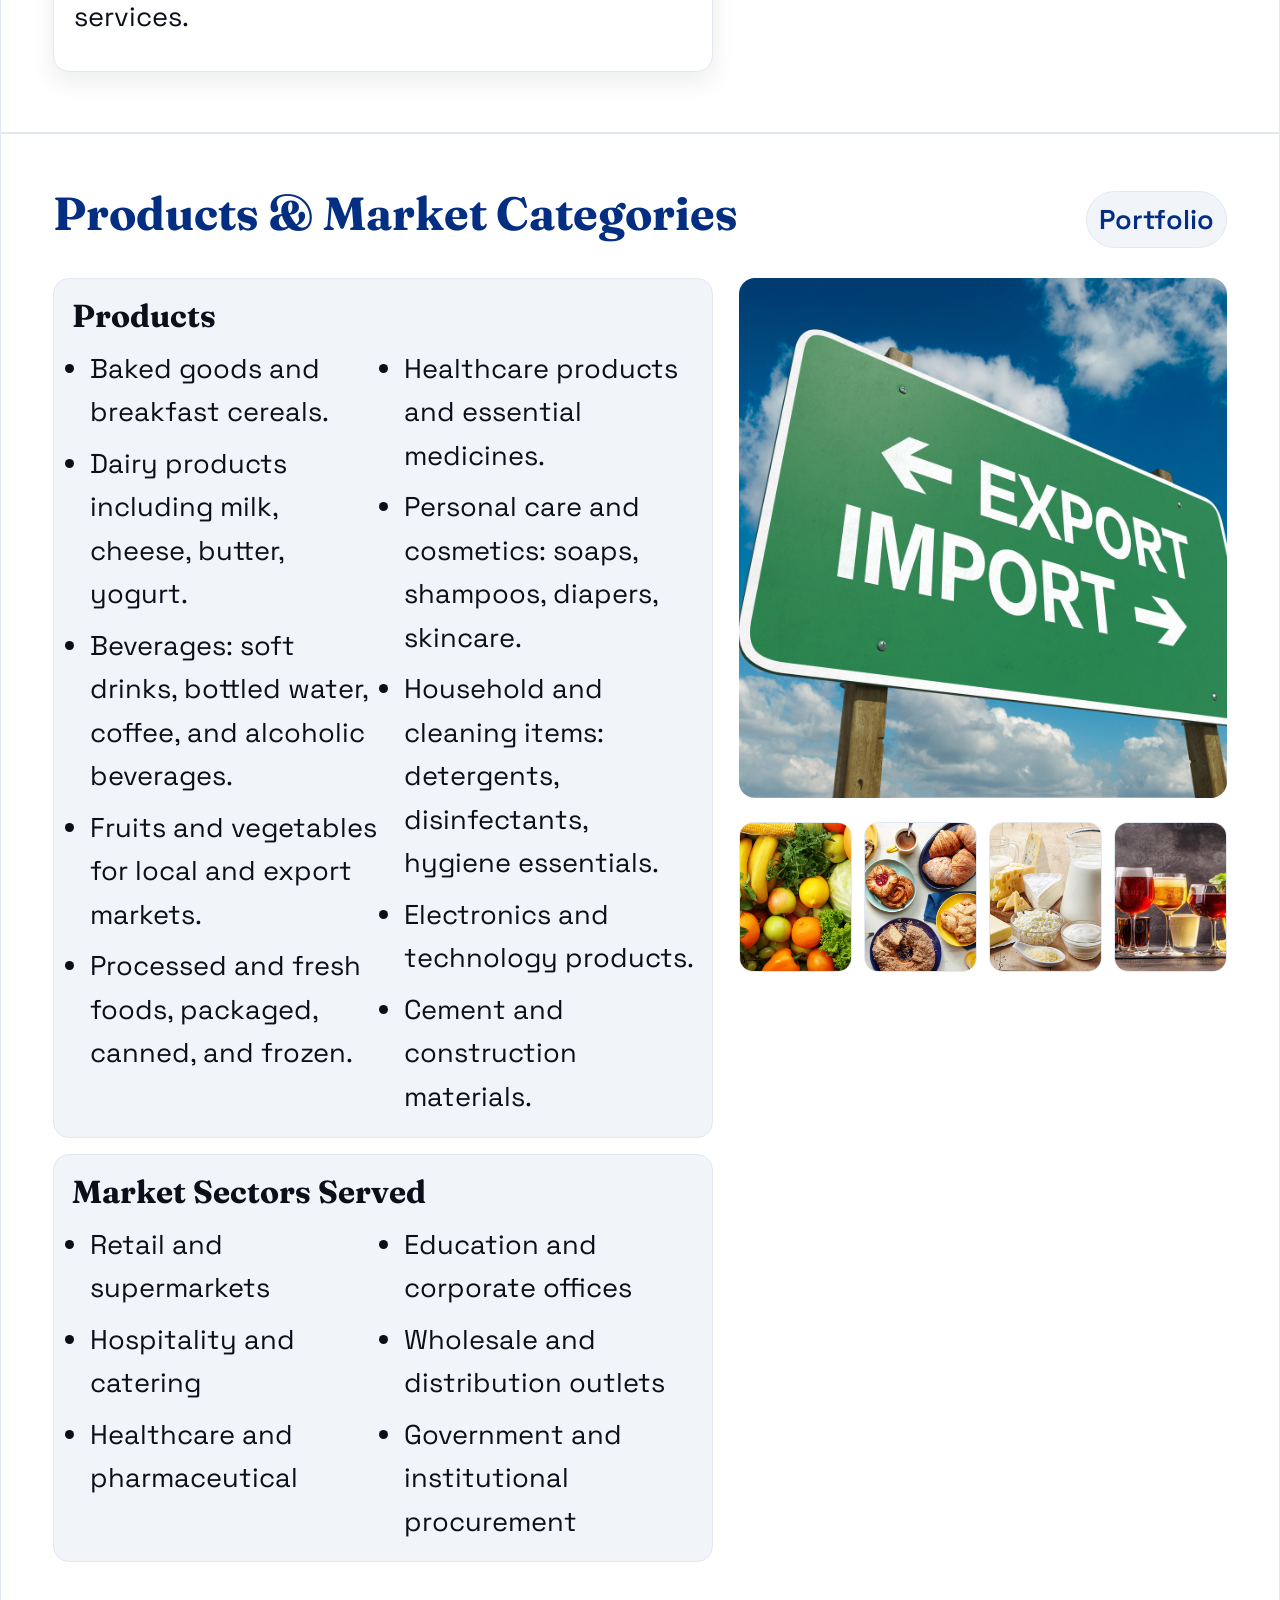
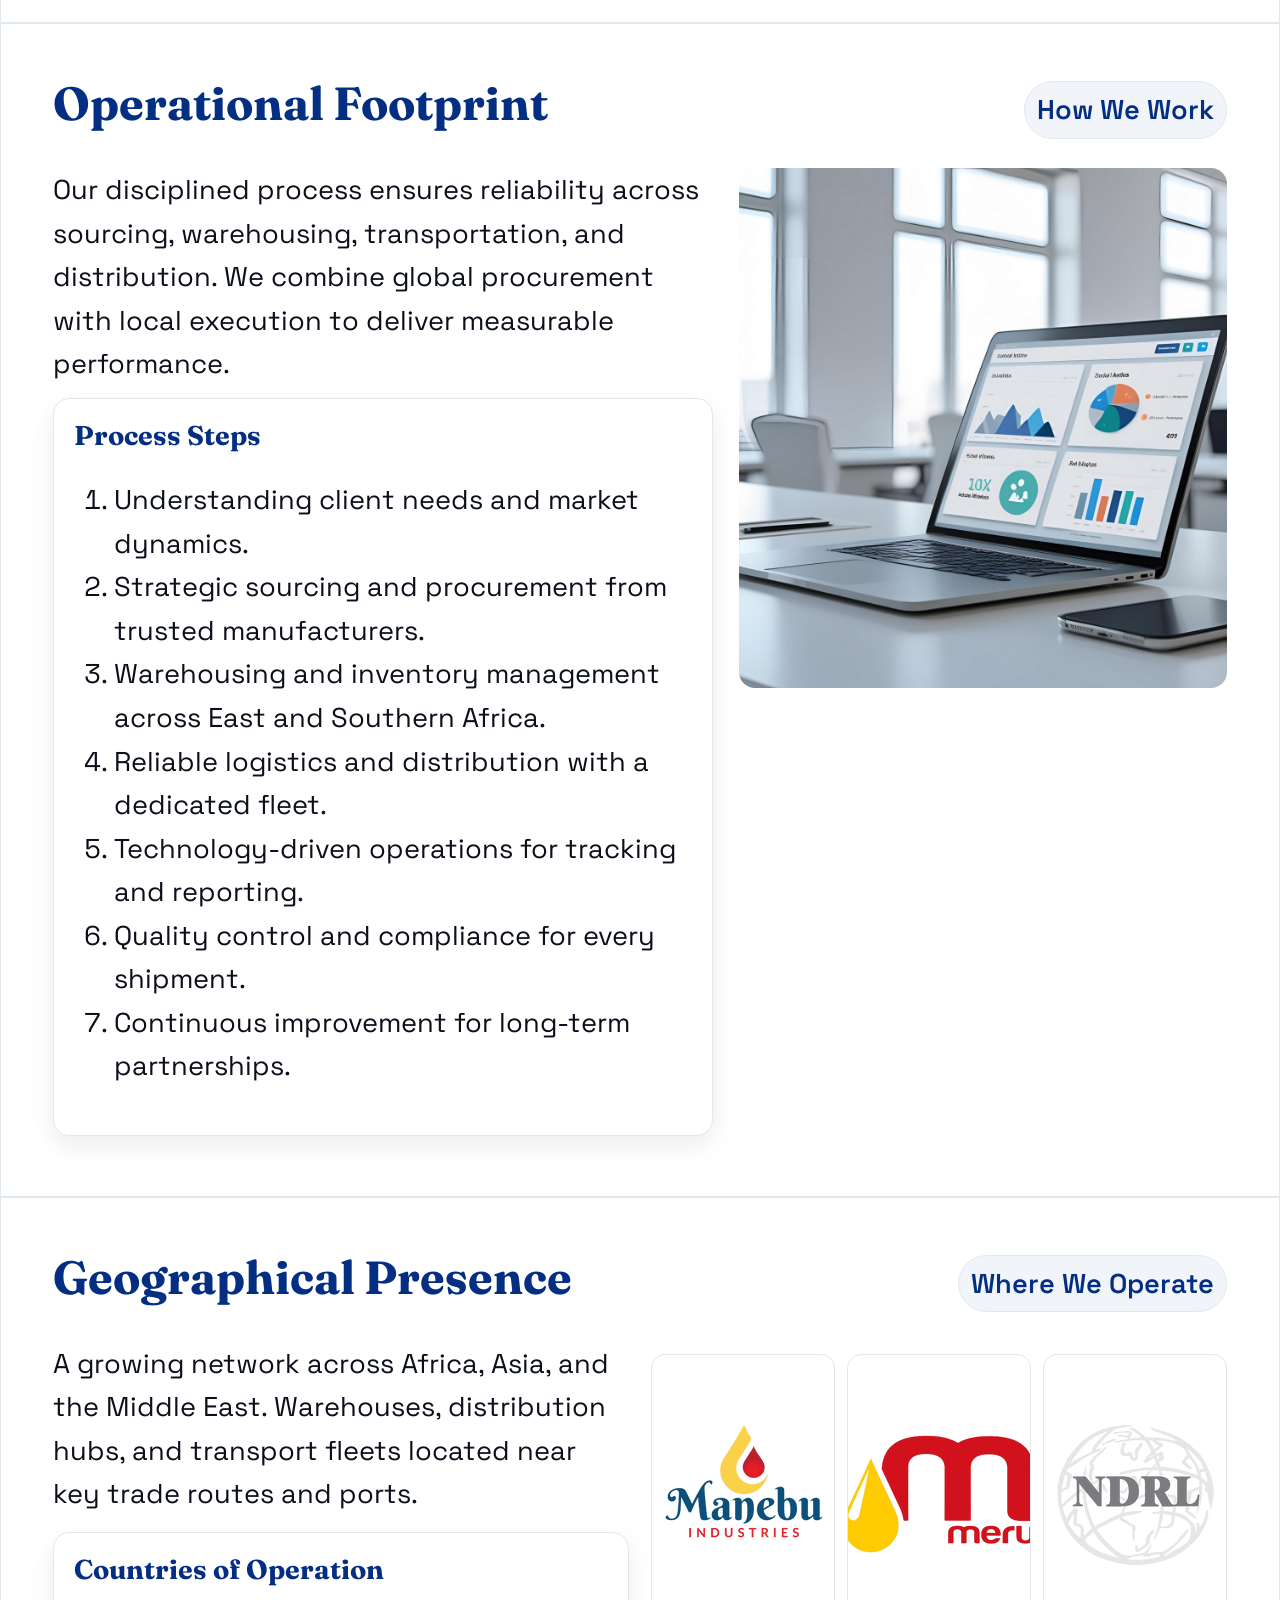
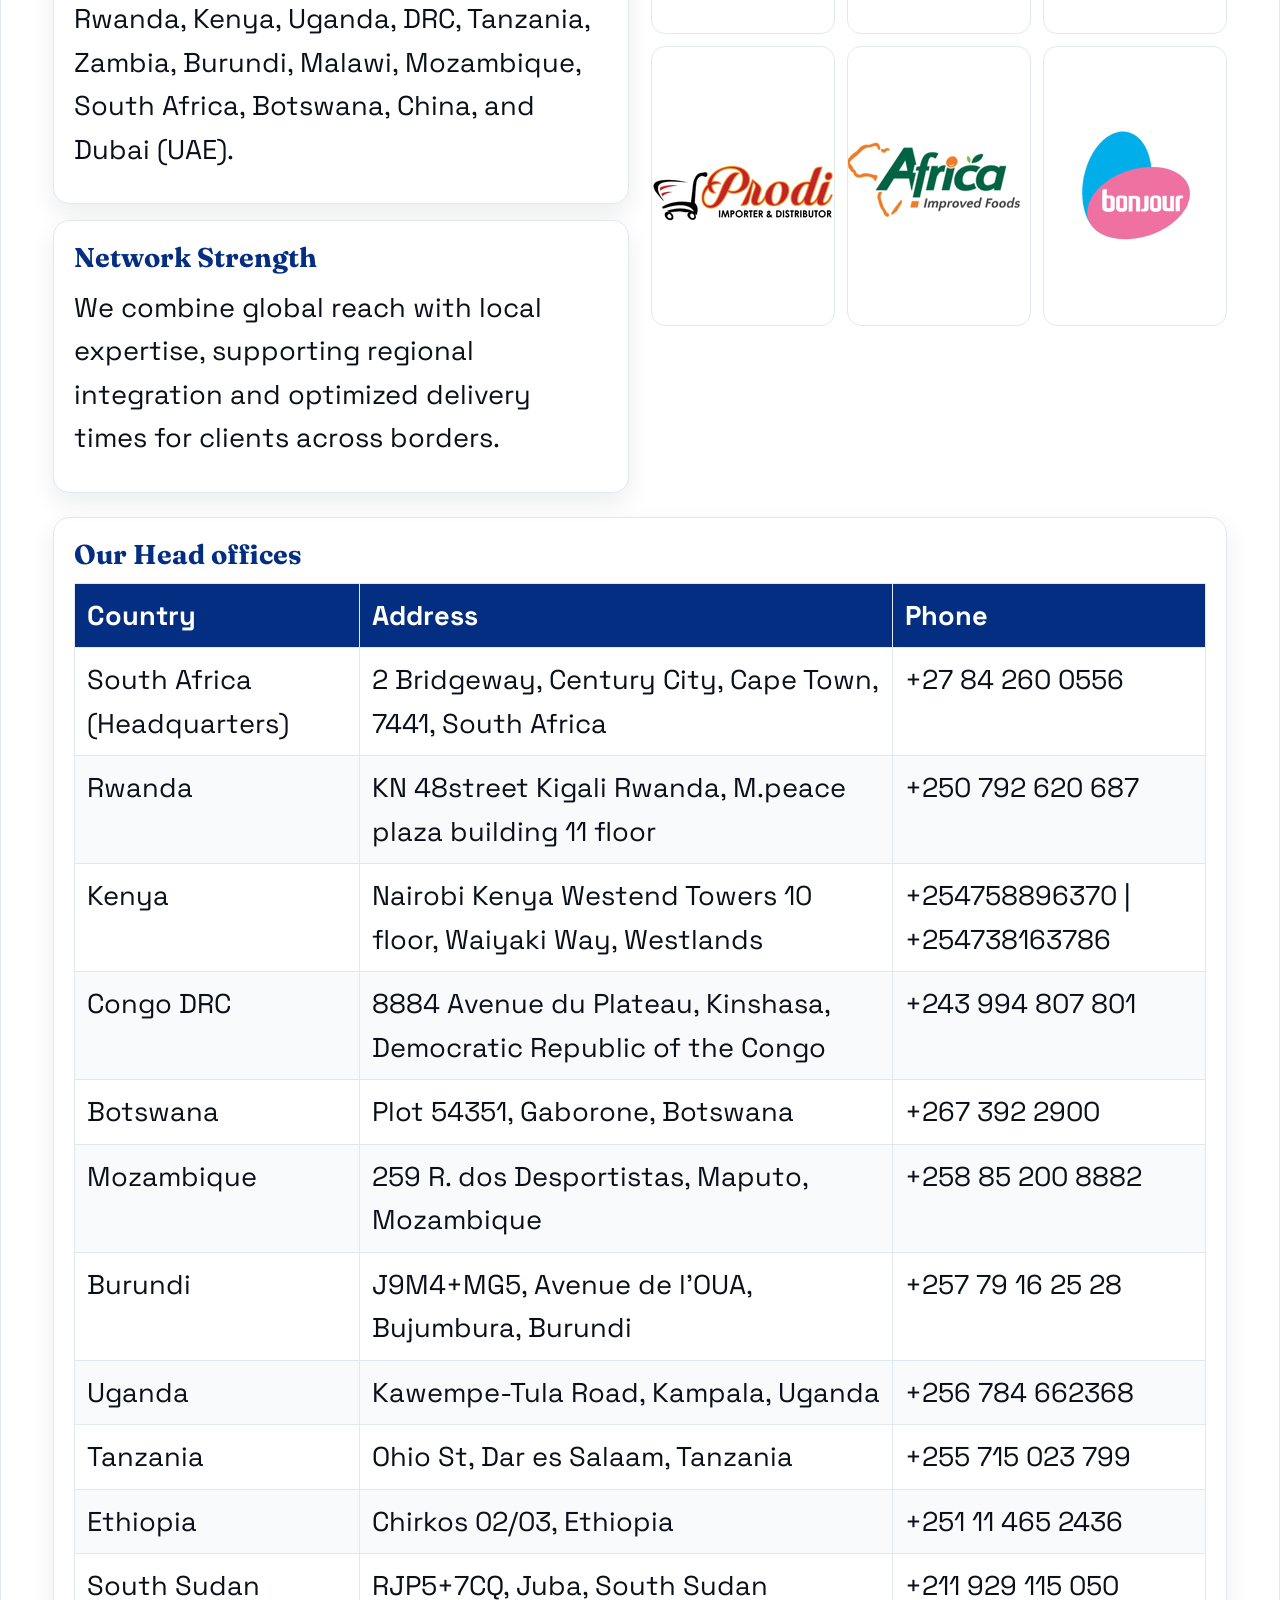
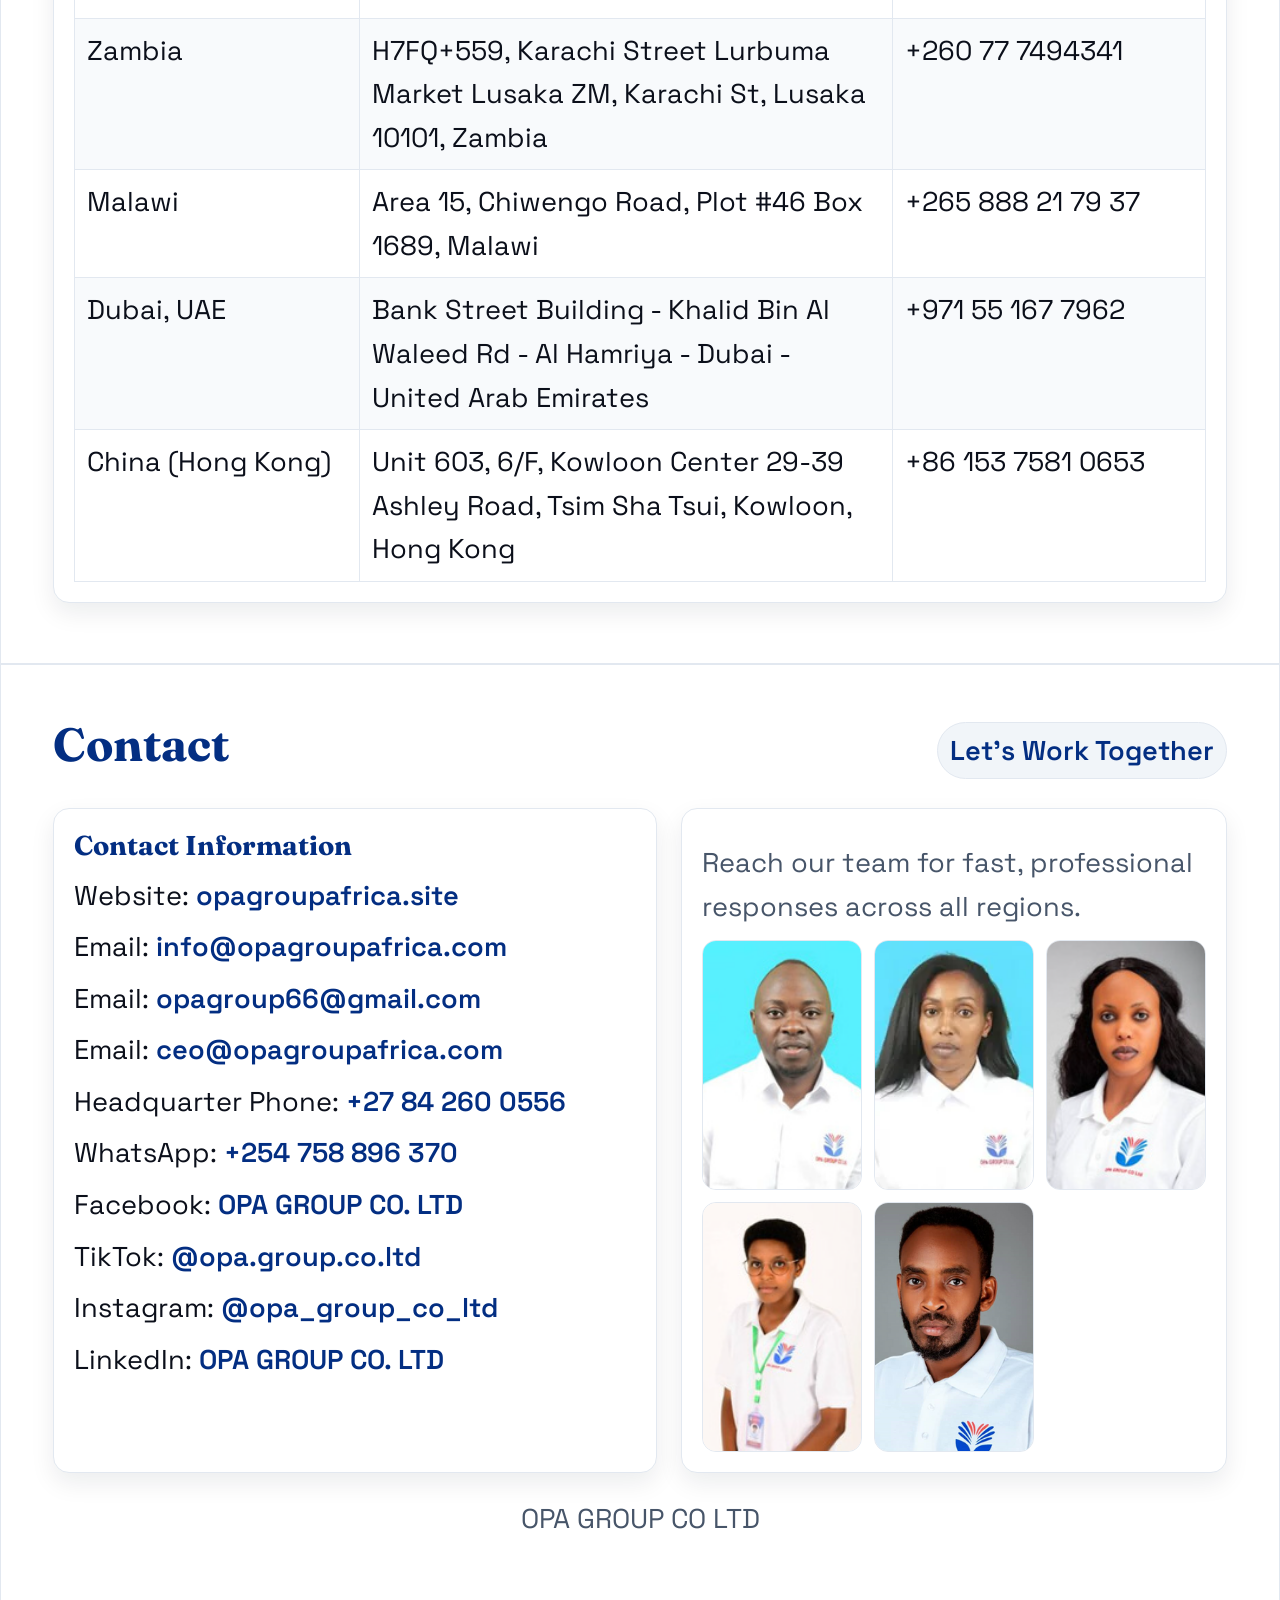
==== commit 4c3ba088: "fix" ====
--- a/presentation.html
+++ b/presentation.html
@@ -29,7 +29,7 @@
       background: var(--bg);
       font-family: "Space Grotesk", system-ui, sans-serif;
       line-height: 1.6;
-      font-size: 1.8rem;
+      font-size: 1.7rem;
     }
 
     h1, h2, h3 {
@@ -91,7 +91,7 @@
       border-radius: 999px;
       background: rgba(255,255,255,0.2);
       color: #ffffff;
-      font-size: 1.8rem;
+      font-size: 1.7rem;
       letter-spacing: 0.2px;
       margin-bottom: 16px;
     }
@@ -111,7 +111,7 @@
       border: 1px solid rgba(255,255,255,0.28);
       padding: 14px 16px;
       border-radius: 14px;
-      font-size: 1.8rem;
+      font-size: 1.7rem;
     }
 
     .section-header {
@@ -132,7 +132,7 @@
       background: var(--soft);
       color: var(--brand);
       font-weight: 600;
-      font-size: 1.8rem;
+      font-size: 1.7rem;
       border: 1px solid var(--line);
     }
     .grid-2 {
@@ -156,7 +156,7 @@
       box-shadow: 0 10px 24px rgba(15, 23, 42, 0.08);
     }
 
-    .card h3 { color: var(--brand); font-size: 1.8rem; }
+    .card h3 { color: var(--brand); font-size: 1.7rem; }
 
     .values {
       display: grid;
@@ -170,7 +170,7 @@
       border-radius: 12px;
       background: var(--soft);
       border: 1px solid var(--line);
-      font-size: 1.8rem;
+      font-size: 1.7rem;
     }
 
     .image-card img {
@@ -188,7 +188,7 @@
       min-height: 190px;
     }
 
-    .service-item h3 { font-size: 1.8rem; }
+    .service-item h3 { font-size: 1.7rem; }
 
     .accent-panel {
       background: var(--soft);
@@ -251,7 +251,7 @@
     .office-table {
       width: 100%;
       border-collapse: collapse;
-      font-size: 1.8rem;
+      font-size: 1.7rem;
     }
 
     .office-table th,
@@ -286,7 +286,7 @@
     .footer {
       text-align: center;
       color: var(--muted);
-      font-size: 1.8rem;
+      font-size: 1.7rem;
       margin-top: 24px;
     }
 
